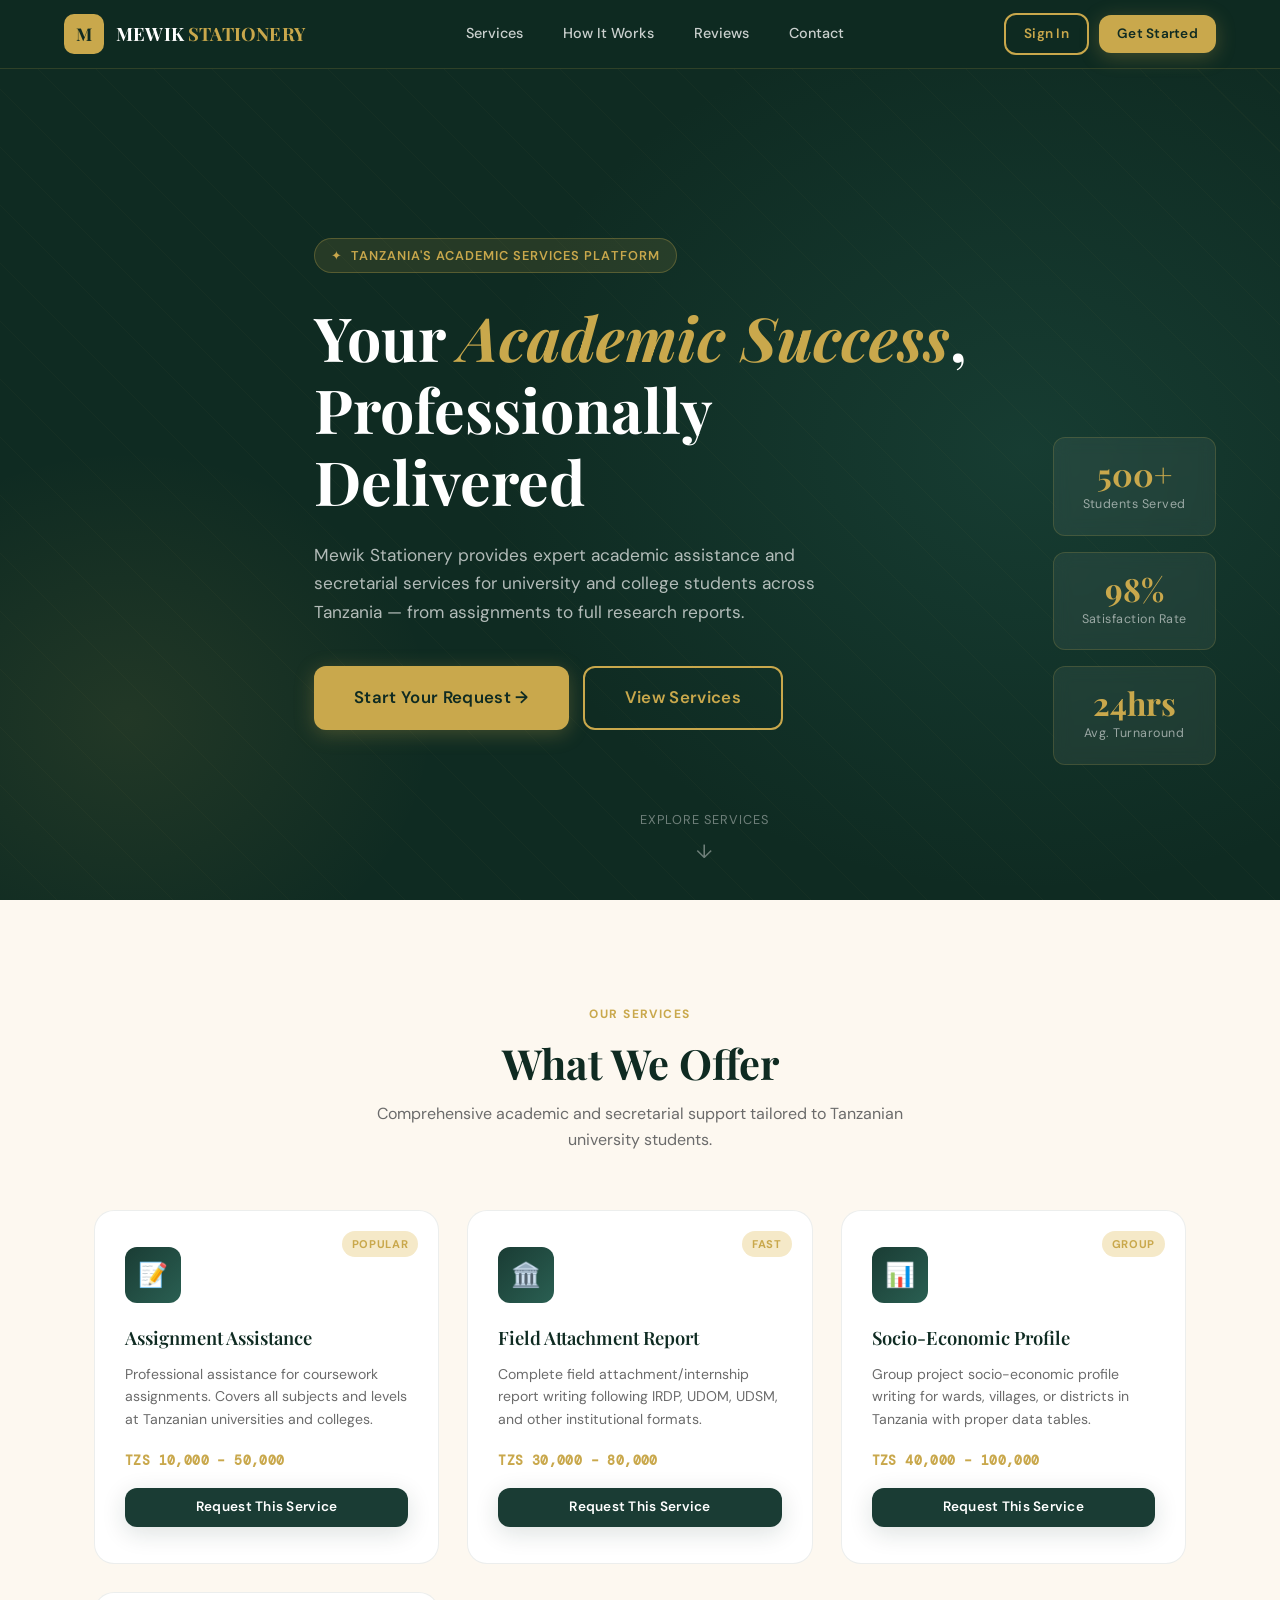
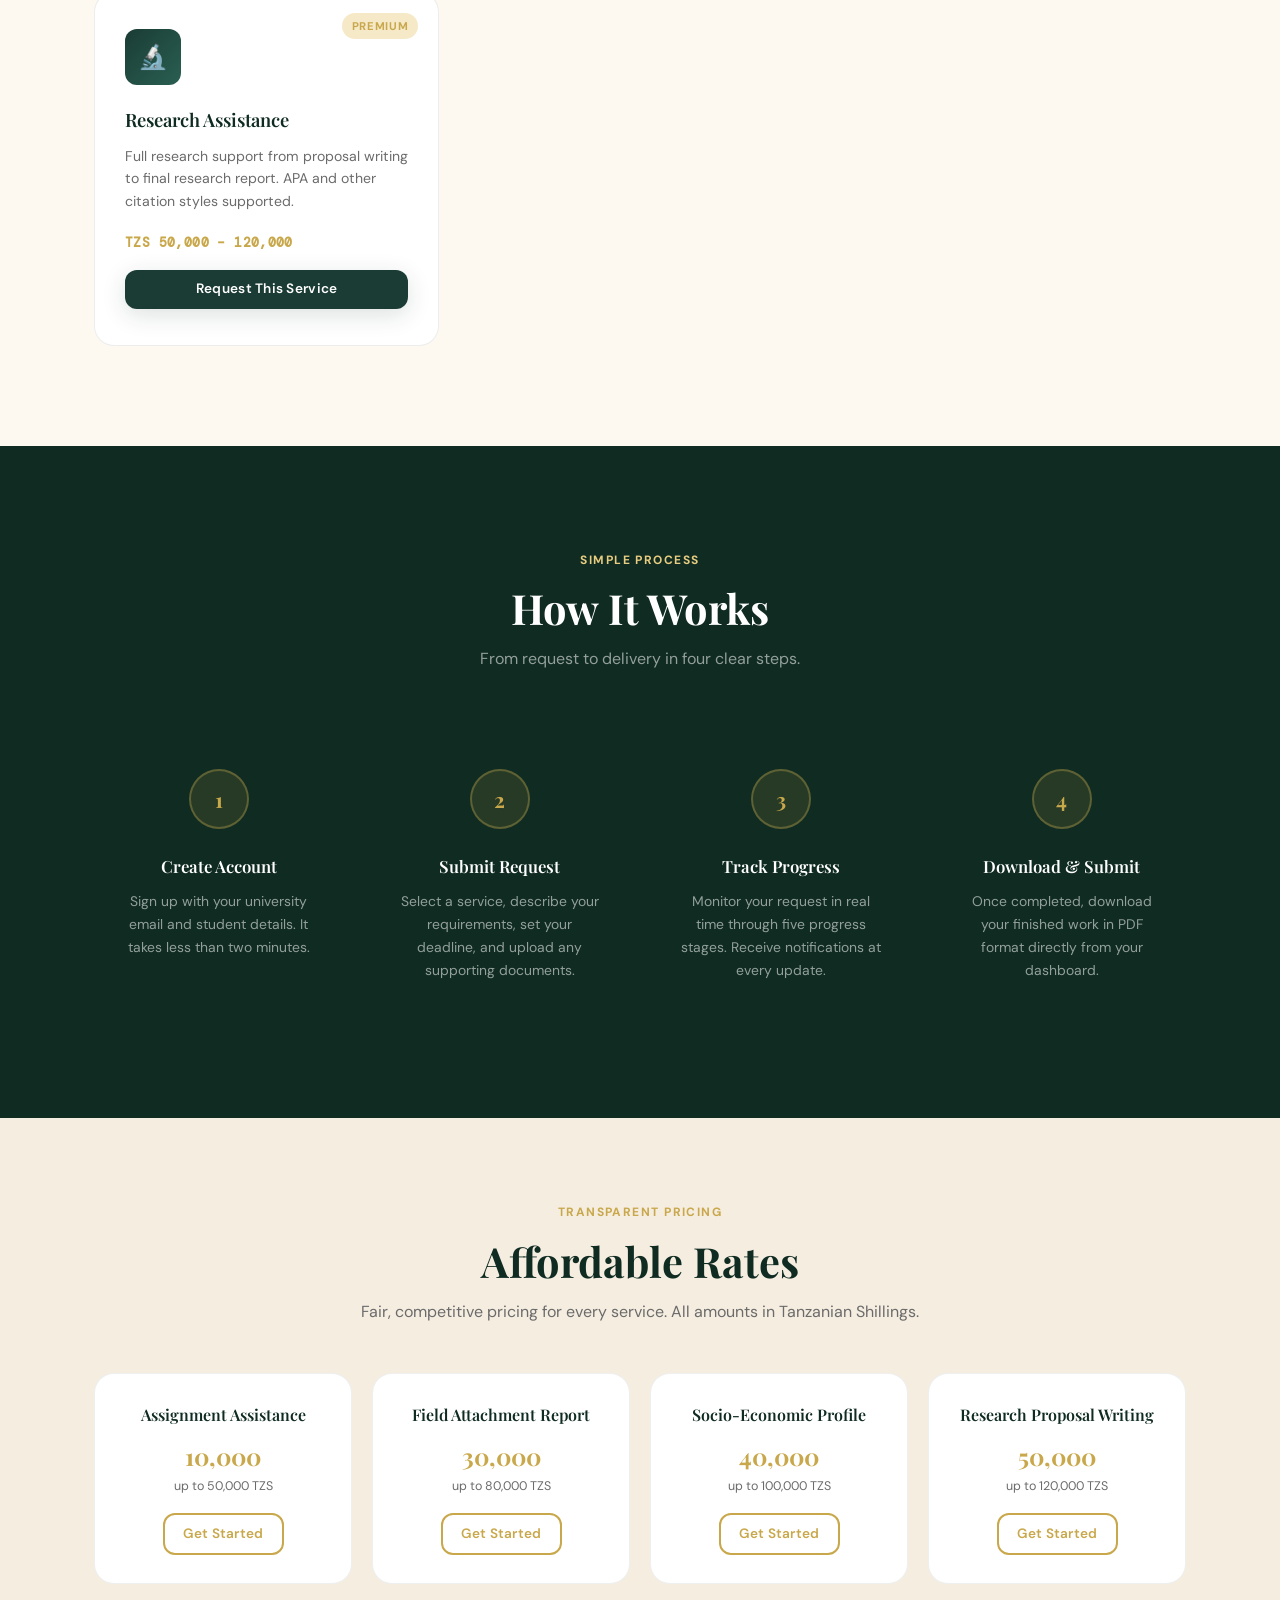
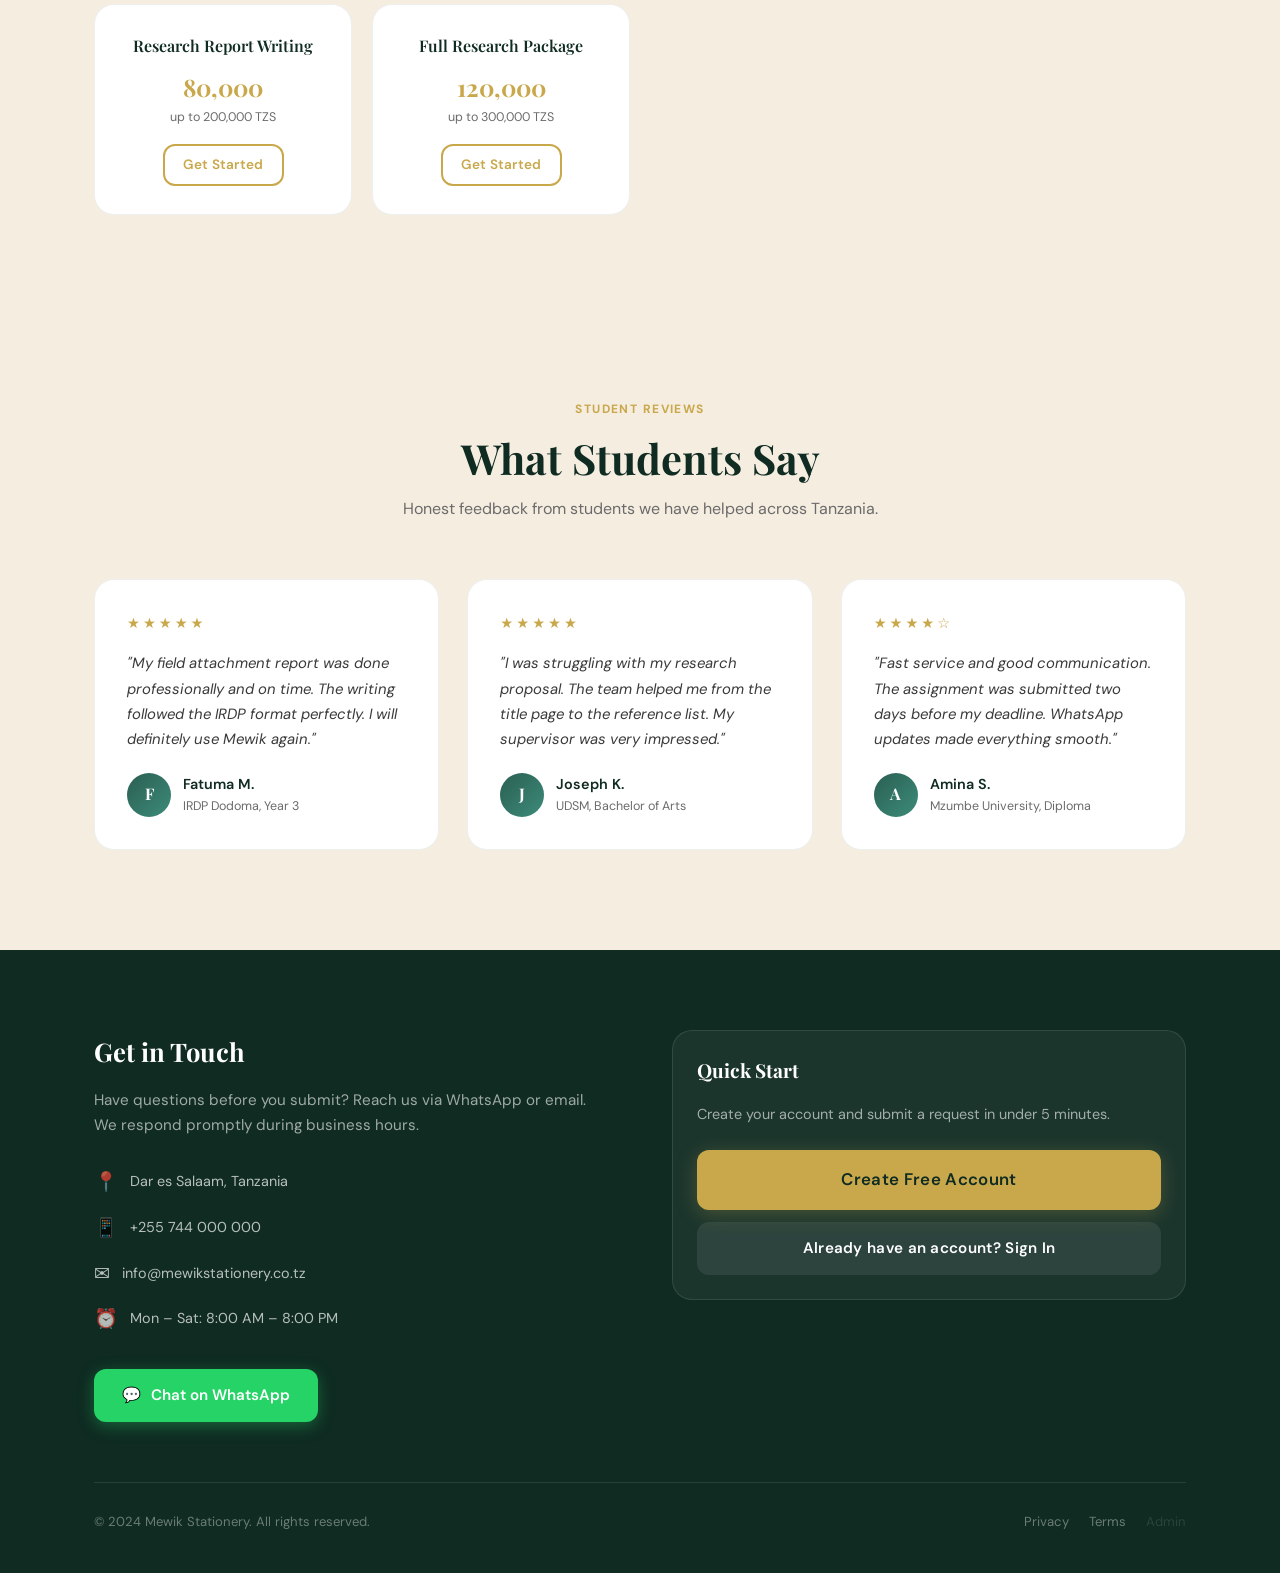
==== index.html @ f07d85d6 "Add files via upload" ====
<!DOCTYPE html>
<html lang="en">
<head>
  <meta charset="UTF-8">
  <meta name="viewport" content="width=device-width, initial-scale=1.0">
  <title>Mewik Stationery — Academic Services & Secretarial Solutions</title>
  <meta name="description" content="Professional academic assistance and secretarial services for university students in Tanzania. Assignments, research, reports and more.">
  <meta name="theme-color" content="#0f2b22">
  <link rel="manifest" href="manifest.json">
  <link rel="icon" href="icons/favicon.svg" type="image/svg+xml">
  <link rel="apple-touch-icon" href="icons/icon-192.png">
  <link rel="stylesheet" href="css/style.css">
</head>
<body>

<!-- ── Navbar ─────────────────────────────────────────────── -->
<nav class="navbar" id="main-nav">
  <div class="navbar-inner">
    <a href="index.html" class="navbar-brand">
      <div class="brand-logo">M</div>
      <span class="brand-name">MEWIK <span>STATIONERY</span></span>
    </a>

    <div class="navbar-links">
      <a href="#services" class="nav-link">Services</a>
      <a href="#how" class="nav-link">How It Works</a>
      <a href="#testimonials" class="nav-link">Reviews</a>
      <a href="#contact" class="nav-link">Contact</a>
    </div>

    <div class="navbar-actions">
      <a href="login.html" class="btn btn-outline btn-sm">Sign In</a>
      <a href="signup.html" class="btn btn-primary btn-sm">Get Started</a>
    </div>

    <div class="hamburger" id="landing-hamburger">
      <span></span><span></span><span></span>
    </div>
  </div>

  <!-- Mobile menu -->
  <div id="mobile-menu" style="display:none;background:var(--green-deep);padding:16px 24px;border-top:1px solid rgba(255,255,255,0.08)">
    <a href="#services" class="nav-link" style="display:block;padding:12px 0">Services</a>
    <a href="#how" class="nav-link" style="display:block;padding:12px 0">How It Works</a>
    <a href="#testimonials" class="nav-link" style="display:block;padding:12px 0">Reviews</a>
    <a href="#contact" class="nav-link" style="display:block;padding:12px 0">Contact</a>
    <div style="margin-top:16px;display:flex;gap:10px;flex-wrap:wrap">
      <a href="login.html" class="btn btn-outline btn-sm">Sign In</a>
      <a href="signup.html" class="btn btn-primary btn-sm">Get Started</a>
    </div>
  </div>
</nav>

<!-- ── Hero ───────────────────────────────────────────────── -->
<section class="hero" id="hero">
  <div class="hero-bg"></div>
  <div class="hero-pattern"></div>
  <div class="container">
    <div class="hero-content">
      <div class="hero-eyebrow">
        <span>✦</span> Tanzania's Academic Services Platform
      </div>
      <h1 class="hero-title">
        Your <em>Academic Success</em>,<br>Professionally Delivered
      </h1>
      <p class="hero-subtitle">
        Mewik Stationery provides expert academic assistance and secretarial services for university and college students across Tanzania — from assignments to full research reports.
      </p>
      <div class="hero-cta">
        <a href="signup.html" class="btn btn-primary btn-lg">Start Your Request →</a>
        <a href="#services" class="btn btn-outline btn-lg">View Services</a>
      </div>
    </div>
  </div>

  <div class="hero-stats">
    <div class="stat-card">
      <div class="stat-number">500+</div>
      <div class="stat-label">Students Served</div>
    </div>
    <div class="stat-card">
      <div class="stat-number">98%</div>
      <div class="stat-label">Satisfaction Rate</div>
    </div>
    <div class="stat-card">
      <div class="stat-number">24hrs</div>
      <div class="stat-label">Avg. Turnaround</div>
    </div>
  </div>

  <div style="position:absolute;bottom:32px;left:50%;transform:translateX(-50%);z-index:2;animation:fadeSlideUp 1s 0.8s both">
    <a href="#services" style="color:rgba(255,255,255,0.4);font-size:0.8rem;letter-spacing:0.08em;text-transform:uppercase;display:flex;flex-direction:column;align-items:center;gap:6px">
      Explore Services
      <span style="font-size:1.2rem">↓</span>
    </a>
  </div>
</section>

<!-- ── Services ───────────────────────────────────────────── -->
<section class="services-section" id="services">
  <div class="container">
    <div class="text-center">
      <span class="section-tag">Our Services</span>
      <h2 class="section-title">What We Offer</h2>
      <p class="section-subtitle">Comprehensive academic and secretarial support tailored to Tanzanian university students.</p>
    </div>

    <div class="services-grid" id="services-grid">
      <!-- Populated by JS -->
      <div class="spinner"></div>
    </div>
  </div>
</section>

<!-- ── How It Works ───────────────────────────────────────── -->
<section class="how-section" id="how">
  <div class="container">
    <div class="text-center">
      <span class="section-tag" style="color:var(--gold-light)">Simple Process</span>
      <h2 class="section-title">How It Works</h2>
      <p class="section-subtitle">From request to delivery in four clear steps.</p>
    </div>

    <div class="steps-grid">
      <div class="step-card">
        <div class="step-number">1</div>
        <div class="step-title">Create Account</div>
        <div class="step-desc">Sign up with your university email and student details. It takes less than two minutes.</div>
      </div>
      <div class="step-card">
        <div class="step-number">2</div>
        <div class="step-title">Submit Request</div>
        <div class="step-desc">Select a service, describe your requirements, set your deadline, and upload any supporting documents.</div>
      </div>
      <div class="step-card">
        <div class="step-number">3</div>
        <div class="step-title">Track Progress</div>
        <div class="step-desc">Monitor your request in real time through five progress stages. Receive notifications at every update.</div>
      </div>
      <div class="step-card">
        <div class="step-number">4</div>
        <div class="step-title">Download & Submit</div>
        <div class="step-desc">Once completed, download your finished work in PDF format directly from your dashboard.</div>
      </div>
    </div>
  </div>
</section>

<!-- ── Pricing Preview ────────────────────────────────────── -->
<section style="padding:80px 0;background:var(--cream-dark)">
  <div class="container">
    <div class="text-center mb-3">
      <span class="section-tag">Transparent Pricing</span>
      <h2 class="section-title">Affordable Rates</h2>
      <p class="section-subtitle">Fair, competitive pricing for every service. All amounts in Tanzanian Shillings.</p>
    </div>

    <div id="pricing-preview" style="display:grid;grid-template-columns:repeat(auto-fit,minmax(240px,1fr));gap:20px;margin-top:48px">
      <div class="spinner"></div>
    </div>
  </div>
</section>

<!-- ── Testimonials ───────────────────────────────────────── -->
<section class="testimonials-section" id="testimonials">
  <div class="container">
    <div class="text-center">
      <span class="section-tag">Student Reviews</span>
      <h2 class="section-title">What Students Say</h2>
      <p class="section-subtitle">Honest feedback from students we have helped across Tanzania.</p>
    </div>

    <div class="testimonials-grid">
      <div class="testimonial-card">
        <div class="testimonial-stars">★★★★★</div>
        <p class="testimonial-text">"My field attachment report was done professionally and on time. The writing followed the IRDP format perfectly. I will definitely use Mewik again."</p>
        <div class="testimonial-author">
          <div class="author-avatar">F</div>
          <div>
            <div class="author-name">Fatuma M.</div>
            <div class="author-meta">IRDP Dodoma, Year 3</div>
          </div>
        </div>
      </div>
      <div class="testimonial-card">
        <div class="testimonial-stars">★★★★★</div>
        <p class="testimonial-text">"I was struggling with my research proposal. The team helped me from the title page to the reference list. My supervisor was very impressed."</p>
        <div class="testimonial-author">
          <div class="author-avatar">J</div>
          <div>
            <div class="author-name">Joseph K.</div>
            <div class="author-meta">UDSM, Bachelor of Arts</div>
          </div>
        </div>
      </div>
      <div class="testimonial-card">
        <div class="testimonial-stars">★★★★☆</div>
        <p class="testimonial-text">"Fast service and good communication. The assignment was submitted two days before my deadline. WhatsApp updates made everything smooth."</p>
        <div class="testimonial-author">
          <div class="author-avatar">A</div>
          <div>
            <div class="author-name">Amina S.</div>
            <div class="author-meta">Mzumbe University, Diploma</div>
          </div>
        </div>
      </div>
    </div>
  </div>
</section>

<!-- ── Contact ────────────────────────────────────────────── -->
<section class="contact-section" id="contact">
  <div class="container">
    <div class="contact-grid">
      <div class="contact-info">
        <h3>Get in Touch</h3>
        <p>Have questions before you submit? Reach us via WhatsApp or email. We respond promptly during business hours.</p>

        <div class="contact-item">
          <span>📍</span>
          <span>Dar es Salaam, Tanzania</span>
        </div>
        <div class="contact-item">
          <span>📱</span>
          <span>+255 744 000 000</span>
        </div>
        <div class="contact-item">
          <span>✉️</span>
          <span>info@mewikstationery.co.tz</span>
        </div>
        <div class="contact-item">
          <span>⏰</span>
          <span>Mon – Sat: 8:00 AM – 8:00 PM</span>
        </div>

        <a href="https://wa.me/255744000000?text=Hello%20Mewik%20Stationery,%20I%20need%20academic%20assistance" 
           target="_blank" class="whatsapp-btn">
          <span>💬</span> Chat on WhatsApp
        </a>
      </div>

      <div>
        <div class="card" style="background:rgba(255,255,255,0.05);border-color:rgba(255,255,255,0.10)">
          <div class="card-body">
            <h3 style="font-family:var(--font-display);font-size:1.2rem;color:var(--white);margin-bottom:16px">Quick Start</h3>
            <p style="color:rgba(255,255,255,0.60);font-size:0.9rem;margin-bottom:24px">Create your account and submit a request in under 5 minutes.</p>
            <a href="signup.html" class="btn btn-primary btn-full btn-lg" style="margin-bottom:12px">Create Free Account</a>
            <a href="login.html" class="btn btn-full" style="background:rgba(255,255,255,0.08);color:var(--white);padding:14px">Already have an account? Sign In</a>
          </div>
        </div>
      </div>
    </div>

    <div class="footer-bottom">
      <div class="footer-copy">© 2024 Mewik Stationery. All rights reserved.</div>
      <div class="footer-links">
        <a href="#">Privacy</a>
        <a href="#">Terms</a>
        <a href="admin.html" style="opacity:0.3">Admin</a>
      </div>
    </div>
  </div>
</section>

<!-- ── Install Banner ─────────────────────────────────────── -->
<div class="install-banner hidden" id="install-banner">
  <span class="install-icon">📲</span>
  <div class="install-text">
    <strong>Install Mewik Stationery</strong>
    <span>Add to Home Screen for quick access</span>
  </div>
  <div class="install-actions">
    <button class="install-dismiss" onclick="dismissInstall()">Later</button>
    <button class="install-btn" onclick="installPWA()">Install</button>
  </div>
</div>

<script src="js/app.js"></script>
<script>
  // ── Hamburger ──────────────────────────────────────────────
  document.getElementById('landing-hamburger').addEventListener('click', () => {
    const menu = document.getElementById('mobile-menu');
    menu.style.display = menu.style.display === 'none' ? 'block' : 'none';
  });

  // ── Close mobile menu on link click ───────────────────────
  document.querySelectorAll('#mobile-menu a').forEach(a => {
    a.addEventListener('click', () => {
      document.getElementById('mobile-menu').style.display = 'none';
    });
  });

  // ── Navbar scroll effect ───────────────────────────────────
  window.addEventListener('scroll', () => {
    const nav = document.getElementById('main-nav');
    if (window.scrollY > 40) {
      nav.style.boxShadow = '0 4px 20px rgba(0,0,0,0.3)';
    } else {
      nav.style.boxShadow = 'none';
    }
  });

  // ── Services Grid ──────────────────────────────────────────
  document.addEventListener('DOMContentLoaded', () => {
    initSampleData();
    const services = DB.getServices();
    const pricing  = DB.getPricing();
    const grid = document.getElementById('services-grid');

    grid.innerHTML = services.map(s => {
      const p = pricing.find(p => p.service.toLowerCase().includes(s.name.split(' ')[0].toLowerCase()));
      const priceRange = p ? `TZS ${p.minPrice.toLocaleString()} – ${p.maxPrice.toLocaleString()}` : 'Contact for pricing';
      return `
        <div class="service-card fade-in">
          ${s.badge ? `<div class="service-badge">${s.badge}</div>` : ''}
          <div class="service-icon">${s.icon}</div>
          <div class="service-name">${s.name}</div>
          <div class="service-desc">${s.description}</div>
          <div class="service-price">${priceRange}</div>
          <a href="signup.html" class="btn btn-secondary btn-sm" style="margin-top:16px;width:100%;justify-content:center">Request This Service</a>
        </div>`;
    }).join('');

    // Pricing preview
    const priceEl = document.getElementById('pricing-preview');
    priceEl.innerHTML = pricing.map(p => `
      <div class="card" style="text-align:center;padding:28px 20px">
        <div style="font-family:var(--font-display);font-size:1rem;font-weight:600;color:var(--green-deep);margin-bottom:8px">${p.service}</div>
        <div style="font-family:var(--font-display);font-size:1.5rem;font-weight:700;color:var(--gold)">${p.minPrice.toLocaleString()}</div>
        <div style="font-size:0.78rem;color:var(--gray-mid)">up to ${p.maxPrice.toLocaleString()} TZS</div>
        <a href="signup.html" class="btn btn-outline btn-sm" style="margin-top:16px">Get Started</a>
      </div>`).join('');
  });

  // ── PWA Install ────────────────────────────────────────────
  let deferredPrompt = null;
  window.addEventListener('beforeinstallprompt', e => {
    e.preventDefault();
    deferredPrompt = e;
    const banner = document.getElementById('install-banner');
    if (!sessionStorage.getItem('install_dismissed')) {
      banner.classList.remove('hidden');
    }
  });

  function installPWA() {
    if (deferredPrompt) {
      deferredPrompt.prompt();
      deferredPrompt.userChoice.then(choice => {
        if (choice.outcome === 'accepted') {
          document.getElementById('install-banner').classList.add('hidden');
        }
        deferredPrompt = null;
      });
    }
  }
  function dismissInstall() {
    document.getElementById('install-banner').classList.add('hidden');
    sessionStorage.setItem('install_dismissed', '1');
  }
</script>
<script>if("serviceWorker" in navigator){navigator.serviceWorker.register("service-worker.js").then(()=>console.log("[SW] Registered")).catch(console.warn);}</script>
</body>
</html>
---- css/style.css ----
/* ============================================================
   MEWIK STATIONERY — Global Stylesheet
   Aesthetic: Refined Academic / Editorial Green & Gold
   ============================================================ */

@import url('https://fonts.googleapis.com/css2?family=Playfair+Display:ital,wght@0,400;0,600;0,700;1,400&family=DM+Sans:wght@300;400;500;600&family=DM+Mono:wght@400;500&display=swap');

/* ── CSS Variables ─────────────────────────────────────────── */
:root {
  --green-deep:   #0f2b22;
  --green-rich:   #1a3c34;
  --green-mid:    #2a5f52;
  --green-light:  #3d8b7a;
  --gold:         #c9a84c;
  --gold-light:   #e8cc80;
  --gold-pale:    #f5e9c8;
  --cream:        #fdf8f0;
  --cream-dark:   #f5ede0;
  --charcoal:     #1a1a1a;
  --gray-dark:    #3a3a3a;
  --gray-mid:     #6b6b6b;
  --gray-light:   #d4d4d4;
  --white:        #ffffff;
  --red-alert:    #c0392b;
  --blue-info:    #2471a3;

  --font-display: 'Playfair Display', Georgia, serif;
  --font-body:    'DM Sans', system-ui, sans-serif;
  --font-mono:    'DM Mono', monospace;

  --shadow-sm:    0 2px 8px rgba(15,43,34,0.10);
  --shadow-md:    0 6px 24px rgba(15,43,34,0.14);
  --shadow-lg:    0 16px 48px rgba(15,43,34,0.18);
  --shadow-gold:  0 4px 20px rgba(201,168,76,0.28);

  --radius-sm:    6px;
  --radius-md:    12px;
  --radius-lg:    20px;
  --radius-xl:    32px;

  --transition:   0.3s cubic-bezier(0.4, 0, 0.2, 1);
  --transition-slow: 0.6s cubic-bezier(0.4, 0, 0.2, 1);
}

/* ── Reset ─────────────────────────────────────────────────── */
*, *::before, *::after { box-sizing: border-box; margin: 0; padding: 0; }
html { scroll-behavior: smooth; font-size: 16px; }
body {
  font-family: var(--font-body);
  background: var(--cream);
  color: var(--charcoal);
  line-height: 1.65;
  -webkit-font-smoothing: antialiased;
}
a { color: inherit; text-decoration: none; }
img { max-width: 100%; display: block; }
ul { list-style: none; }
button { cursor: pointer; border: none; background: none; font-family: inherit; }
input, textarea, select {
  font-family: inherit;
  font-size: 1rem;
}

/* ── Utility ────────────────────────────────────────────────── */
.container { max-width: 1140px; margin: 0 auto; padding: 0 24px; }
.text-center { text-align: center; }
.text-gold  { color: var(--gold); }
.text-green { color: var(--green-rich); }
.hidden     { display: none !important; }
.flex       { display: flex; }
.flex-center { display: flex; align-items: center; justify-content: center; }
.gap-1 { gap: 8px; }
.gap-2 { gap: 16px; }
.gap-3 { gap: 24px; }
.mt-1 { margin-top: 8px; }
.mt-2 { margin-top: 16px; }
.mt-3 { margin-top: 24px; }
.mb-1 { margin-bottom: 8px; }
.mb-2 { margin-bottom: 16px; }
.mb-3 { margin-bottom: 24px; }

/* ── Buttons ────────────────────────────────────────────────── */
.btn {
  display: inline-flex;
  align-items: center;
  gap: 8px;
  padding: 12px 28px;
  border-radius: var(--radius-md);
  font-family: var(--font-body);
  font-weight: 600;
  font-size: 0.95rem;
  letter-spacing: 0.02em;
  transition: var(--transition);
  position: relative;
  overflow: hidden;
}
.btn::after {
  content: '';
  position: absolute;
  inset: 0;
  background: rgba(255,255,255,0.12);
  opacity: 0;
  transition: var(--transition);
}
.btn:hover::after { opacity: 1; }

.btn-primary {
  background: var(--gold);
  color: var(--green-deep);
  box-shadow: var(--shadow-gold);
}
.btn-primary:hover {
  background: var(--gold-light);
  transform: translateY(-2px);
  box-shadow: 0 8px 28px rgba(201,168,76,0.40);
}

.btn-secondary {
  background: var(--green-rich);
  color: var(--white);
  box-shadow: var(--shadow-md);
}
.btn-secondary:hover {
  background: var(--green-mid);
  transform: translateY(-2px);
}

.btn-outline {
  background: transparent;
  color: var(--gold);
  border: 2px solid var(--gold);
}
.btn-outline:hover {
  background: var(--gold);
  color: var(--green-deep);
}

.btn-danger {
  background: var(--red-alert);
  color: var(--white);
}
.btn-danger:hover { background: #a93226; }

.btn-sm { padding: 8px 18px; font-size: 0.85rem; }
.btn-lg { padding: 16px 40px; font-size: 1.05rem; }
.btn-full { width: 100%; justify-content: center; }

/* ── Navbar ─────────────────────────────────────────────────── */
.navbar {
  position: fixed;
  top: 0; left: 0; right: 0;
  z-index: 1000;
  background: rgba(15,43,34,0.96);
  backdrop-filter: blur(12px);
  border-bottom: 1px solid rgba(201,168,76,0.18);
  transition: var(--transition);
}
.navbar-inner {
  display: flex;
  align-items: center;
  justify-content: space-between;
  height: 68px;
  padding: 0 24px;
  max-width: 1200px;
  margin: 0 auto;
}
.navbar-brand {
  display: flex;
  align-items: center;
  gap: 12px;
}
.brand-logo {
  width: 40px;
  height: 40px;
  background: var(--gold);
  border-radius: 10px;
  display: flex;
  align-items: center;
  justify-content: center;
  font-family: var(--font-display);
  font-weight: 700;
  font-size: 1.1rem;
  color: var(--green-deep);
}
.brand-name {
  font-family: var(--font-display);
  font-size: 1.15rem;
  font-weight: 700;
  color: var(--white);
  letter-spacing: 0.01em;
}
.brand-name span { color: var(--gold); }

.navbar-links {
  display: flex;
  align-items: center;
  gap: 8px;
}
.nav-link {
  color: rgba(255,255,255,0.78);
  padding: 8px 16px;
  border-radius: var(--radius-sm);
  font-size: 0.9rem;
  font-weight: 500;
  transition: var(--transition);
}
.nav-link:hover, .nav-link.active {
  color: var(--gold);
  background: rgba(201,168,76,0.10);
}

.navbar-actions { display: flex; align-items: center; gap: 10px; }

/* Hamburger */
.hamburger {
  display: none;
  flex-direction: column;
  gap: 5px;
  padding: 8px;
  cursor: pointer;
}
.hamburger span {
  display: block;
  width: 24px;
  height: 2px;
  background: var(--white);
  border-radius: 2px;
  transition: var(--transition);
}

/* ── Hero Section ───────────────────────────────────────────── */
.hero {
  min-height: 100vh;
  background: var(--green-deep);
  position: relative;
  display: flex;
  align-items: center;
  overflow: hidden;
  padding-top: 68px;
}
.hero-bg {
  position: absolute;
  inset: 0;
  background:
    radial-gradient(ellipse 60% 70% at 80% 50%, rgba(58,139,122,0.18) 0%, transparent 70%),
    radial-gradient(ellipse 40% 50% at 10% 80%, rgba(201,168,76,0.10) 0%, transparent 60%);
}
.hero-pattern {
  position: absolute;
  inset: 0;
  background-image:
    repeating-linear-gradient(
      45deg,
      transparent,
      transparent 40px,
      rgba(201,168,76,0.03) 40px,
      rgba(201,168,76,0.03) 41px
    );
}
.hero-content {
  position: relative;
  z-index: 2;
  max-width: 700px;
  padding: 60px 24px;
}
.hero-eyebrow {
  display: inline-flex;
  align-items: center;
  gap: 8px;
  background: rgba(201,168,76,0.12);
  border: 1px solid rgba(201,168,76,0.30);
  color: var(--gold);
  padding: 6px 16px;
  border-radius: 100px;
  font-size: 0.8rem;
  font-weight: 600;
  letter-spacing: 0.08em;
  text-transform: uppercase;
  margin-bottom: 28px;
  animation: fadeSlideUp 0.8s both;
}
.hero-title {
  font-family: var(--font-display);
  font-size: clamp(2.4rem, 5vw, 3.8rem);
  font-weight: 700;
  color: var(--white);
  line-height: 1.18;
  margin-bottom: 24px;
  animation: fadeSlideUp 0.8s 0.1s both;
}
.hero-title em {
  font-style: italic;
  color: var(--gold);
}
.hero-subtitle {
  font-size: 1.08rem;
  color: rgba(255,255,255,0.68);
  max-width: 540px;
  margin-bottom: 40px;
  animation: fadeSlideUp 0.8s 0.2s both;
}
.hero-cta {
  display: flex;
  flex-wrap: wrap;
  gap: 14px;
  animation: fadeSlideUp 0.8s 0.3s both;
}
.hero-stats {
  position: absolute;
  right: 5%;
  bottom: 15%;
  display: flex;
  flex-direction: column;
  gap: 16px;
  z-index: 2;
  animation: fadeSlideUp 0.9s 0.4s both;
}
.stat-card {
  background: rgba(255,255,255,0.06);
  border: 1px solid rgba(201,168,76,0.20);
  backdrop-filter: blur(8px);
  border-radius: var(--radius-md);
  padding: 20px 28px;
  text-align: center;
  min-width: 140px;
}
.stat-number {
  font-family: var(--font-display);
  font-size: 2rem;
  font-weight: 700;
  color: var(--gold);
  line-height: 1;
}
.stat-label {
  font-size: 0.78rem;
  color: rgba(255,255,255,0.55);
  letter-spacing: 0.04em;
  margin-top: 4px;
}

/* ── Section Shared ─────────────────────────────────────────── */
.section-tag {
  display: inline-block;
  font-size: 0.75rem;
  font-weight: 700;
  letter-spacing: 0.12em;
  text-transform: uppercase;
  color: var(--gold);
  margin-bottom: 12px;
}
.section-title {
  font-family: var(--font-display);
  font-size: clamp(1.8rem, 3.5vw, 2.6rem);
  font-weight: 700;
  color: var(--green-deep);
  line-height: 1.25;
}
.section-subtitle {
  font-size: 1rem;
  color: var(--gray-mid);
  max-width: 560px;
  margin: 12px auto 0;
}

/* ── Services Section ───────────────────────────────────────── */
.services-section {
  padding: 100px 0;
  background: var(--cream);
}
.services-grid {
  display: grid;
  grid-template-columns: repeat(auto-fit, minmax(270px, 1fr));
  gap: 28px;
  margin-top: 56px;
}
.service-card {
  background: var(--white);
  border: 1px solid rgba(15,43,34,0.08);
  border-radius: var(--radius-lg);
  padding: 36px 30px;
  position: relative;
  overflow: hidden;
  transition: var(--transition);
  cursor: pointer;
}
.service-card::before {
  content: '';
  position: absolute;
  top: 0; left: 0; right: 0;
  height: 3px;
  background: linear-gradient(90deg, var(--gold), var(--green-light));
  transform: scaleX(0);
  transform-origin: left;
  transition: var(--transition);
}
.service-card:hover {
  transform: translateY(-6px);
  box-shadow: var(--shadow-lg);
  border-color: rgba(201,168,76,0.25);
}
.service-card:hover::before { transform: scaleX(1); }

.service-icon {
  width: 56px;
  height: 56px;
  background: linear-gradient(135deg, var(--green-rich), var(--green-mid));
  border-radius: var(--radius-md);
  display: flex;
  align-items: center;
  justify-content: center;
  font-size: 1.5rem;
  margin-bottom: 20px;
}
.service-name {
  font-family: var(--font-display);
  font-size: 1.15rem;
  font-weight: 600;
  color: var(--green-deep);
  margin-bottom: 10px;
}
.service-desc {
  font-size: 0.88rem;
  color: var(--gray-mid);
  line-height: 1.6;
  margin-bottom: 20px;
}
.service-price {
  font-family: var(--font-mono);
  font-size: 0.82rem;
  color: var(--gold);
  font-weight: 600;
  letter-spacing: 0.03em;
}
.service-badge {
  position: absolute;
  top: 20px;
  right: 20px;
  background: var(--gold-pale);
  color: var(--gold);
  font-size: 0.7rem;
  font-weight: 700;
  padding: 4px 10px;
  border-radius: 100px;
  letter-spacing: 0.06em;
  text-transform: uppercase;
}

/* ── How It Works ───────────────────────────────────────────── */
.how-section {
  padding: 100px 0;
  background: var(--green-deep);
}
.how-section .section-title { color: var(--white); }
.how-section .section-subtitle { color: rgba(255,255,255,0.55); }
.steps-grid {
  display: grid;
  grid-template-columns: repeat(auto-fit, minmax(220px, 1fr));
  gap: 32px;
  margin-top: 60px;
  position: relative;
}
.step-card {
  text-align: center;
  padding: 36px 24px;
  position: relative;
  animation: fadeSlideUp 0.7s both;
}
.step-number {
  width: 60px;
  height: 60px;
  background: rgba(201,168,76,0.12);
  border: 2px solid rgba(201,168,76,0.35);
  border-radius: 50%;
  display: flex;
  align-items: center;
  justify-content: center;
  font-family: var(--font-display);
  font-size: 1.3rem;
  font-weight: 700;
  color: var(--gold);
  margin: 0 auto 24px;
}
.step-title {
  font-family: var(--font-display);
  font-size: 1.05rem;
  font-weight: 600;
  color: var(--white);
  margin-bottom: 10px;
}
.step-desc {
  font-size: 0.87rem;
  color: rgba(255,255,255,0.55);
  line-height: 1.65;
}

/* ── Testimonials ───────────────────────────────────────────── */
.testimonials-section {
  padding: 100px 0;
  background: var(--cream-dark);
}
.testimonials-grid {
  display: grid;
  grid-template-columns: repeat(auto-fit, minmax(300px, 1fr));
  gap: 28px;
  margin-top: 56px;
}
.testimonial-card {
  background: var(--white);
  border-radius: var(--radius-lg);
  padding: 32px;
  border: 1px solid rgba(15,43,34,0.07);
  transition: var(--transition);
}
.testimonial-card:hover { box-shadow: var(--shadow-md); }
.testimonial-stars { color: var(--gold); font-size: 0.9rem; margin-bottom: 16px; letter-spacing: 3px; }
.testimonial-text {
  font-size: 0.93rem;
  color: var(--gray-dark);
  font-style: italic;
  line-height: 1.7;
  margin-bottom: 20px;
}
.testimonial-author { display: flex; align-items: center; gap: 12px; }
.author-avatar {
  width: 44px; height: 44px;
  border-radius: 50%;
  background: linear-gradient(135deg, var(--green-mid), var(--green-light));
  display: flex; align-items: center; justify-content: center;
  font-family: var(--font-display);
  font-weight: 700;
  color: var(--white);
  font-size: 1rem;
}
.author-name { font-weight: 600; font-size: 0.9rem; color: var(--green-deep); }
.author-meta { font-size: 0.78rem; color: var(--gray-mid); }

/* ── Contact/Footer Section ─────────────────────────────────── */
.contact-section {
  padding: 80px 0 40px;
  background: var(--green-deep);
}
.contact-grid {
  display: grid;
  grid-template-columns: 1fr 1fr;
  gap: 64px;
  margin-bottom: 60px;
}
.contact-info h3 {
  font-family: var(--font-display);
  font-size: 1.6rem;
  color: var(--white);
  margin-bottom: 16px;
}
.contact-info p { color: rgba(255,255,255,0.60); font-size: 0.95rem; margin-bottom: 28px; }
.contact-item {
  display: flex; align-items: center; gap: 12px;
  color: rgba(255,255,255,0.70);
  font-size: 0.9rem;
  margin-bottom: 14px;
}
.contact-item span:first-child { font-size: 1.2rem; }
.whatsapp-btn {
  display: inline-flex;
  align-items: center;
  gap: 10px;
  background: #25D366;
  color: var(--white);
  padding: 14px 28px;
  border-radius: var(--radius-md);
  font-weight: 600;
  font-size: 0.95rem;
  margin-top: 20px;
  transition: var(--transition);
  box-shadow: 0 4px 16px rgba(37,211,102,0.35);
}
.whatsapp-btn:hover { background: #20c05b; transform: translateY(-2px); }

.footer-bottom {
  border-top: 1px solid rgba(255,255,255,0.10);
  padding-top: 28px;
  display: flex;
  justify-content: space-between;
  align-items: center;
  flex-wrap: wrap;
  gap: 12px;
}
.footer-copy { font-size: 0.82rem; color: rgba(255,255,255,0.38); }
.footer-links { display: flex; gap: 20px; }
.footer-links a { font-size: 0.82rem; color: rgba(255,255,255,0.38); transition: var(--transition); }
.footer-links a:hover { color: var(--gold); }

/* ── Auth Pages ─────────────────────────────────────────────── */
.auth-page {
  min-height: 100vh;
  background: var(--green-deep);
  display: flex;
  align-items: center;
  justify-content: center;
  padding: 24px;
  position: relative;
  overflow: hidden;
}
.auth-page::before {
  content: '';
  position: absolute;
  inset: 0;
  background:
    radial-gradient(ellipse 60% 60% at 30% 50%, rgba(58,139,122,0.15) 0%, transparent 70%),
    radial-gradient(ellipse 40% 50% at 90% 20%, rgba(201,168,76,0.08) 0%, transparent 60%);
}
.auth-card {
  width: 100%;
  max-width: 480px;
  background: var(--white);
  border-radius: var(--radius-xl);
  padding: 48px 44px;
  box-shadow: var(--shadow-lg);
  position: relative;
  z-index: 2;
  animation: fadeSlideUp 0.6s both;
}
.auth-logo {
  display: flex;
  align-items: center;
  gap: 12px;
  margin-bottom: 32px;
}
.auth-logo-icon {
  width: 48px; height: 48px;
  background: var(--green-rich);
  border-radius: 12px;
  display: flex; align-items: center; justify-content: center;
  font-family: var(--font-display);
  font-size: 1.2rem;
  font-weight: 700;
  color: var(--gold);
}
.auth-logo-text {
  font-family: var(--font-display);
  font-size: 1.1rem;
  font-weight: 700;
  color: var(--green-deep);
}
.auth-logo-text span { color: var(--gold); }
.auth-title {
  font-family: var(--font-display);
  font-size: 1.7rem;
  font-weight: 700;
  color: var(--green-deep);
  margin-bottom: 6px;
}
.auth-subtitle { font-size: 0.9rem; color: var(--gray-mid); margin-bottom: 32px; }
.auth-switch { font-size: 0.9rem; color: var(--gray-mid); margin-top: 24px; text-align: center; }
.auth-switch a { color: var(--green-rich); font-weight: 600; }
.auth-switch a:hover { color: var(--gold); }

/* ── Form Styles ────────────────────────────────────────────── */
.form-group { margin-bottom: 20px; }
.form-label {
  display: block;
  font-size: 0.85rem;
  font-weight: 600;
  color: var(--green-deep);
  margin-bottom: 7px;
  letter-spacing: 0.01em;
}
.form-control {
  width: 100%;
  padding: 12px 16px;
  border: 2px solid var(--gray-light);
  border-radius: var(--radius-md);
  font-size: 0.95rem;
  color: var(--charcoal);
  background: var(--white);
  transition: var(--transition);
  outline: none;
}
.form-control:focus {
  border-color: var(--green-mid);
  box-shadow: 0 0 0 3px rgba(42,95,82,0.12);
}
.form-control.error { border-color: var(--red-alert); }
.form-hint { font-size: 0.78rem; color: var(--gray-mid); margin-top: 5px; }
.form-error { font-size: 0.78rem; color: var(--red-alert); margin-top: 5px; display: none; }
.form-error.show { display: block; }
.form-row { display: grid; grid-template-columns: 1fr 1fr; gap: 16px; }
select.form-control { appearance: none; background-image: url("data:image/svg+xml,%3Csvg xmlns='http://www.w3.org/2000/svg' width='12' height='8' viewBox='0 0 12 8'%3E%3Cpath d='M1 1l5 5 5-5' stroke='%236b6b6b' stroke-width='1.5' fill='none' stroke-linecap='round'/%3E%3C/svg%3E"); background-repeat: no-repeat; background-position: right 14px center; padding-right: 40px; }
textarea.form-control { resize: vertical; min-height: 120px; }

.input-group { position: relative; }
.input-group .form-control { padding-left: 44px; }
.input-icon {
  position: absolute;
  left: 14px; top: 50%; transform: translateY(-50%);
  color: var(--gray-mid);
  font-size: 1rem;
  pointer-events: none;
}
.password-toggle {
  position: absolute;
  right: 14px; top: 50%; transform: translateY(-50%);
  color: var(--gray-mid);
  cursor: pointer;
  font-size: 1rem;
  background: none; border: none;
  transition: var(--transition);
}
.password-toggle:hover { color: var(--green-rich); }

/* ── Dashboard Layout ───────────────────────────────────────── */
.dashboard-layout {
  display: flex;
  min-height: 100vh;
  background: var(--cream);
  padding-top: 0;
}

/* Sidebar */
.sidebar {
  width: 260px;
  min-height: 100vh;
  background: var(--green-deep);
  display: flex;
  flex-direction: column;
  position: fixed;
  left: 0; top: 0;
  z-index: 100;
  transition: transform var(--transition);
  overflow-y: auto;
}
.sidebar-header {
  padding: 24px 20px 20px;
  border-bottom: 1px solid rgba(255,255,255,0.08);
}
.sidebar-brand {
  display: flex; align-items: center; gap: 10px;
  font-family: var(--font-display);
  font-size: 1rem;
  font-weight: 700;
  color: var(--white);
}
.sidebar-brand-icon {
  width: 36px; height: 36px;
  background: var(--gold);
  border-radius: 8px;
  display: flex; align-items: center; justify-content: center;
  font-family: var(--font-display);
  font-weight: 700;
  color: var(--green-deep);
  font-size: 0.95rem;
  flex-shrink: 0;
}
.sidebar-brand span { color: var(--gold); }

.sidebar-user {
  padding: 20px;
  border-bottom: 1px solid rgba(255,255,255,0.08);
}
.sidebar-avatar {
  width: 48px; height: 48px;
  background: linear-gradient(135deg, var(--green-mid), var(--green-light));
  border-radius: 50%;
  display: flex; align-items: center; justify-content: center;
  font-family: var(--font-display);
  font-weight: 700;
  color: var(--white);
  font-size: 1.1rem;
  margin-bottom: 10px;
  border: 2px solid rgba(201,168,76,0.35);
}
.sidebar-user-name { font-weight: 600; color: var(--white); font-size: 0.92rem; }
.sidebar-user-role {
  font-size: 0.75rem;
  color: var(--gold);
  background: rgba(201,168,76,0.12);
  padding: 2px 10px;
  border-radius: 100px;
  display: inline-block;
  margin-top: 4px;
  letter-spacing: 0.04em;
}

.sidebar-nav { padding: 16px 12px; flex: 1; }
.sidebar-section-label {
  font-size: 0.68rem;
  font-weight: 700;
  letter-spacing: 0.12em;
  text-transform: uppercase;
  color: rgba(255,255,255,0.30);
  padding: 12px 8px 6px;
}
.sidebar-link {
  display: flex;
  align-items: center;
  gap: 12px;
  padding: 11px 14px;
  border-radius: var(--radius-md);
  color: rgba(255,255,255,0.65);
  font-size: 0.9rem;
  font-weight: 500;
  transition: var(--transition);
  margin-bottom: 2px;
  position: relative;
}
.sidebar-link:hover {
  color: var(--white);
  background: rgba(255,255,255,0.07);
}
.sidebar-link.active {
  color: var(--gold);
  background: rgba(201,168,76,0.12);
  font-weight: 600;
}
.sidebar-link .link-icon { font-size: 1.05rem; width: 20px; text-align: center; }
.sidebar-link .badge {
  margin-left: auto;
  background: var(--gold);
  color: var(--green-deep);
  font-size: 0.68rem;
  font-weight: 700;
  padding: 2px 7px;
  border-radius: 100px;
}

.sidebar-footer {
  padding: 16px 12px;
  border-top: 1px solid rgba(255,255,255,0.08);
}

/* Main Content */
.main-content {
  margin-left: 260px;
  flex: 1;
  min-height: 100vh;
  display: flex;
  flex-direction: column;
}

/* Top Bar */
.topbar {
  background: var(--white);
  border-bottom: 1px solid rgba(15,43,34,0.08);
  padding: 0 32px;
  height: 64px;
  display: flex;
  align-items: center;
  justify-content: space-between;
  position: sticky;
  top: 0;
  z-index: 50;
  box-shadow: var(--shadow-sm);
}
.topbar-left { display: flex; align-items: center; gap: 16px; }
.topbar-title {
  font-family: var(--font-display);
  font-size: 1.2rem;
  font-weight: 600;
  color: var(--green-deep);
}
.topbar-right { display: flex; align-items: center; gap: 16px; }
.notification-btn {
  position: relative;
  width: 40px; height: 40px;
  border-radius: 50%;
  background: var(--cream);
  display: flex; align-items: center; justify-content: center;
  color: var(--gray-dark);
  font-size: 1.1rem;
  transition: var(--transition);
}
.notification-btn:hover { background: var(--cream-dark); color: var(--green-rich); }
.notif-dot {
  position: absolute;
  top: 8px; right: 8px;
  width: 8px; height: 8px;
  background: var(--red-alert);
  border-radius: 50%;
  border: 2px solid var(--white);
}

/* Page Content */
.page-content { padding: 32px; flex: 1; }

/* Stats Row */
.stats-row {
  display: grid;
  grid-template-columns: repeat(auto-fit, minmax(200px, 1fr));
  gap: 20px;
  margin-bottom: 32px;
}
.stat-widget {
  background: var(--white);
  border-radius: var(--radius-lg);
  padding: 24px;
  border: 1px solid rgba(15,43,34,0.07);
  transition: var(--transition);
  position: relative;
  overflow: hidden;
}
.stat-widget:hover { transform: translateY(-3px); box-shadow: var(--shadow-md); }
.stat-widget::after {
  content: '';
  position: absolute;
  right: -20px; top: -20px;
  width: 80px; height: 80px;
  background: radial-gradient(circle, rgba(201,168,76,0.08) 0%, transparent 70%);
}
.stat-widget-icon {
  width: 44px; height: 44px;
  border-radius: var(--radius-md);
  display: flex; align-items: center; justify-content: center;
  font-size: 1.3rem;
  margin-bottom: 16px;
}
.stat-widget-icon.green { background: rgba(26,60,52,0.10); }
.stat-widget-icon.gold  { background: rgba(201,168,76,0.12); }
.stat-widget-icon.blue  { background: rgba(36,113,163,0.10); }
.stat-widget-icon.red   { background: rgba(192,57,43,0.10); }
.stat-widget-value {
  font-family: var(--font-display);
  font-size: 2rem;
  font-weight: 700;
  color: var(--green-deep);
  line-height: 1;
}
.stat-widget-label { font-size: 0.82rem; color: var(--gray-mid); margin-top: 6px; font-weight: 500; }

/* Cards */
.card {
  background: var(--white);
  border-radius: var(--radius-lg);
  border: 1px solid rgba(15,43,34,0.07);
  overflow: hidden;
}
.card-header {
  padding: 20px 24px;
  border-bottom: 1px solid rgba(15,43,34,0.07);
  display: flex;
  align-items: center;
  justify-content: space-between;
}
.card-title {
  font-family: var(--font-display);
  font-size: 1.05rem;
  font-weight: 600;
  color: var(--green-deep);
}
.card-body { padding: 24px; }

/* Tables */
.table-wrapper { overflow-x: auto; }
table {
  width: 100%;
  border-collapse: collapse;
  font-size: 0.88rem;
}
thead th {
  background: var(--cream);
  color: var(--green-deep);
  font-weight: 700;
  font-size: 0.78rem;
  letter-spacing: 0.06em;
  text-transform: uppercase;
  padding: 12px 16px;
  text-align: left;
  border-bottom: 2px solid rgba(15,43,34,0.08);
}
tbody td {
  padding: 14px 16px;
  border-bottom: 1px solid rgba(15,43,34,0.05);
  color: var(--gray-dark);
  vertical-align: middle;
}
tbody tr:hover { background: rgba(201,168,76,0.04); }
tbody tr:last-child td { border-bottom: none; }

/* Status Badges */
.badge-status {
  display: inline-flex;
  align-items: center;
  gap: 5px;
  padding: 4px 12px;
  border-radius: 100px;
  font-size: 0.75rem;
  font-weight: 700;
  letter-spacing: 0.04em;
}
.badge-status::before {
  content: '';
  width: 6px; height: 6px;
  border-radius: 50%;
  flex-shrink: 0;
}
.status-submitted    { background: #eef2ff; color: #4338ca; }
.status-submitted::before { background: #4338ca; }
.status-under-review { background: #fef9c3; color: #854d0e; }
.status-under-review::before { background: #ca8a04; }
.status-in-progress  { background: #dbeafe; color: #1e40af; }
.status-in-progress::before { background: #2563eb; }
.status-quality-check { background: #f3e8ff; color: #7e22ce; }
.status-quality-check::before { background: #9333ea; }
.status-completed    { background: #dcfce7; color: #14532d; }
.status-completed::before { background: #16a34a; }
.status-cancelled    { background: #fee2e2; color: #991b1b; }
.status-cancelled::before { background: #dc2626; }

/* Progress Bar */
.progress-wrap { background: var(--cream-dark); border-radius: 100px; height: 8px; overflow: hidden; }
.progress-bar {
  height: 100%;
  border-radius: 100px;
  background: linear-gradient(90deg, var(--green-mid), var(--gold));
  transition: width 0.8s cubic-bezier(0.4,0,0.2,1);
}

/* Progress Steps */
.progress-steps {
  display: flex;
  justify-content: space-between;
  position: relative;
  margin: 24px 0;
}
.progress-steps::before {
  content: '';
  position: absolute;
  top: 20px; left: 5%; right: 5%;
  height: 2px;
  background: var(--gray-light);
  z-index: 0;
}
.progress-step {
  display: flex;
  flex-direction: column;
  align-items: center;
  gap: 8px;
  position: relative;
  z-index: 1;
  flex: 1;
}
.step-dot {
  width: 40px; height: 40px;
  border-radius: 50%;
  background: var(--white);
  border: 2px solid var(--gray-light);
  display: flex; align-items: center; justify-content: center;
  font-size: 0.85rem;
  color: var(--gray-mid);
  font-weight: 600;
  transition: var(--transition);
}
.step-dot.done { background: var(--green-rich); border-color: var(--green-rich); color: var(--white); }
.step-dot.active { background: var(--gold); border-color: var(--gold); color: var(--green-deep); }
.step-label { font-size: 0.72rem; color: var(--gray-mid); text-align: center; font-weight: 500; }
.step-label.done { color: var(--green-rich); }
.step-label.active { color: var(--gold); font-weight: 700; }

/* Notification Toast */
.toast-container {
  position: fixed;
  top: 80px;
  right: 20px;
  z-index: 9999;
  display: flex;
  flex-direction: column;
  gap: 12px;
  max-width: 360px;
}
.toast {
  background: var(--white);
  border-radius: var(--radius-md);
  padding: 16px 20px;
  box-shadow: var(--shadow-lg);
  border-left: 4px solid var(--green-mid);
  display: flex;
  align-items: flex-start;
  gap: 14px;
  animation: toastIn 0.4s cubic-bezier(0.34,1.56,0.64,1) both;
}
.toast.error   { border-color: var(--red-alert); }
.toast.success { border-color: #16a34a; }
.toast.warning { border-color: #ca8a04; }
.toast-icon { font-size: 1.2rem; flex-shrink: 0; margin-top: 1px; }
.toast-title { font-weight: 700; font-size: 0.9rem; color: var(--charcoal); }
.toast-msg { font-size: 0.83rem; color: var(--gray-mid); margin-top: 3px; line-height: 1.45; }
.toast-close {
  margin-left: auto;
  color: var(--gray-mid);
  font-size: 1rem;
  flex-shrink: 0;
  transition: var(--transition);
  background: none; border: none; cursor: pointer;
}
.toast-close:hover { color: var(--charcoal); }

/* Notification Panel */
.notif-panel {
  position: absolute;
  right: 0; top: calc(100% + 8px);
  width: 340px;
  background: var(--white);
  border-radius: var(--radius-lg);
  box-shadow: var(--shadow-lg);
  border: 1px solid rgba(15,43,34,0.08);
  overflow: hidden;
  z-index: 200;
  display: none;
}
.notif-panel.open { display: block; animation: fadeSlideUp 0.25s both; }
.notif-panel-header {
  padding: 16px 20px;
  border-bottom: 1px solid rgba(15,43,34,0.07);
  display: flex; justify-content: space-between; align-items: center;
}
.notif-panel-title { font-weight: 700; font-size: 0.9rem; color: var(--green-deep); }
.notif-item {
  padding: 14px 20px;
  border-bottom: 1px solid rgba(15,43,34,0.05);
  cursor: pointer;
  transition: var(--transition);
}
.notif-item:hover { background: var(--cream); }
.notif-item.unread { background: rgba(201,168,76,0.05); }
.notif-item-title { font-weight: 600; font-size: 0.85rem; color: var(--charcoal); }
.notif-item-text { font-size: 0.8rem; color: var(--gray-mid); margin-top: 2px; line-height: 1.4; }
.notif-item-time { font-size: 0.72rem; color: var(--gray-light); margin-top: 4px; font-family: var(--font-mono); }

/* Upload Zone */
.upload-zone {
  border: 2px dashed var(--gray-light);
  border-radius: var(--radius-md);
  padding: 40px 24px;
  text-align: center;
  cursor: pointer;
  transition: var(--transition);
  background: var(--cream);
}
.upload-zone:hover, .upload-zone.drag-over {
  border-color: var(--green-mid);
  background: rgba(42,95,82,0.05);
}
.upload-icon { font-size: 2.5rem; margin-bottom: 12px; }
.upload-text { font-weight: 600; color: var(--green-rich); font-size: 0.92rem; }
.upload-hint { font-size: 0.8rem; color: var(--gray-mid); margin-top: 4px; }
.file-list { margin-top: 16px; display: flex; flex-direction: column; gap: 8px; }
.file-item {
  display: flex; align-items: center; gap: 10px;
  background: var(--white);
  border: 1px solid rgba(15,43,34,0.08);
  border-radius: var(--radius-sm);
  padding: 10px 14px;
  font-size: 0.85rem;
}
.file-item-icon { font-size: 1.1rem; }
.file-item-name { flex: 1; color: var(--charcoal); font-weight: 500; overflow: hidden; text-overflow: ellipsis; white-space: nowrap; }
.file-item-size { color: var(--gray-mid); font-size: 0.78rem; font-family: var(--font-mono); }
.file-remove { color: var(--red-alert); cursor: pointer; font-size: 1rem; }

/* Modal */
.modal-backdrop {
  position: fixed;
  inset: 0;
  background: rgba(0,0,0,0.55);
  backdrop-filter: blur(4px);
  z-index: 500;
  display: flex;
  align-items: center;
  justify-content: center;
  padding: 24px;
  opacity: 0;
  pointer-events: none;
  transition: var(--transition);
}
.modal-backdrop.open { opacity: 1; pointer-events: all; }
.modal {
  background: var(--white);
  border-radius: var(--radius-xl);
  max-width: 600px;
  width: 100%;
  max-height: 90vh;
  overflow-y: auto;
  box-shadow: var(--shadow-lg);
  transform: translateY(20px) scale(0.97);
  transition: var(--transition);
}
.modal-backdrop.open .modal { transform: translateY(0) scale(1); }
.modal-header {
  padding: 28px 32px 20px;
  border-bottom: 1px solid rgba(15,43,34,0.07);
  display: flex; justify-content: space-between; align-items: flex-start;
  position: sticky; top: 0; background: var(--white); z-index: 1;
}
.modal-title { font-family: var(--font-display); font-size: 1.25rem; font-weight: 700; color: var(--green-deep); }
.modal-close { color: var(--gray-mid); font-size: 1.2rem; cursor: pointer; transition: var(--transition); background: none; border: none; }
.modal-close:hover { color: var(--charcoal); transform: rotate(90deg); }
.modal-body { padding: 24px 32px 32px; }

/* Install Banner */
.install-banner {
  position: fixed;
  bottom: 20px;
  left: 50%;
  transform: translateX(-50%);
  background: var(--green-deep);
  border: 1px solid rgba(201,168,76,0.35);
  color: var(--white);
  border-radius: var(--radius-lg);
  padding: 16px 24px;
  display: flex;
  align-items: center;
  gap: 16px;
  box-shadow: var(--shadow-lg);
  z-index: 9000;
  max-width: 420px;
  width: 90%;
  animation: slideUp 0.4s both;
}
.install-banner.hidden { display: none; }
.install-icon { font-size: 1.8rem; }
.install-text strong { display: block; font-weight: 700; font-size: 0.95rem; color: var(--gold); }
.install-text span { font-size: 0.82rem; color: rgba(255,255,255,0.65); }
.install-actions { display: flex; gap: 8px; margin-left: auto; flex-shrink: 0; }
.install-dismiss { background: rgba(255,255,255,0.08); color: rgba(255,255,255,0.6); padding: 8px 14px; border-radius: var(--radius-sm); font-size: 0.82rem; transition: var(--transition); border: none; cursor: pointer; }
.install-dismiss:hover { color: var(--white); background: rgba(255,255,255,0.14); }
.install-btn { background: var(--gold); color: var(--green-deep); padding: 8px 18px; border-radius: var(--radius-sm); font-size: 0.85rem; font-weight: 700; transition: var(--transition); border: none; cursor: pointer; }
.install-btn:hover { background: var(--gold-light); }

/* Empty State */
.empty-state {
  text-align: center;
  padding: 60px 20px;
}
.empty-icon { font-size: 3rem; margin-bottom: 16px; opacity: 0.4; }
.empty-title { font-family: var(--font-display); font-size: 1.15rem; color: var(--gray-mid); margin-bottom: 8px; }
.empty-text { font-size: 0.88rem; color: var(--gray-light); }

/* Loading Spinner */
.spinner {
  width: 36px; height: 36px;
  border: 3px solid rgba(201,168,76,0.20);
  border-top-color: var(--gold);
  border-radius: 50%;
  animation: spin 0.7s linear infinite;
  margin: 40px auto;
}
.spinner-sm { width: 18px; height: 18px; border-width: 2px; margin: 0; }

/* ── Animations ─────────────────────────────────────────────── */
@keyframes fadeSlideUp {
  from { opacity: 0; transform: translateY(24px); }
  to   { opacity: 1; transform: translateY(0); }
}
@keyframes toastIn {
  from { opacity: 0; transform: translateX(60px); }
  to   { opacity: 1; transform: translateX(0); }
}
@keyframes slideUp {
  from { transform: translateX(-50%) translateY(80px); opacity: 0; }
  to   { transform: translateX(-50%) translateY(0); opacity: 1; }
}
@keyframes spin {
  to { transform: rotate(360deg); }
}
@keyframes pulse {
  0%, 100% { opacity: 1; }
  50% { opacity: 0.5; }
}

.fade-in { animation: fadeSlideUp 0.6s both; }

/* ── Responsive ─────────────────────────────────────────────── */
@media (max-width: 900px) {
  .sidebar {
    transform: translateX(-100%);
  }
  .sidebar.open {
    transform: translateX(0);
  }
  .main-content {
    margin-left: 0;
  }
  .hamburger { display: flex; }
  .sidebar-overlay {
    display: none;
    position: fixed;
    inset: 0;
    background: rgba(0,0,0,0.5);
    z-index: 99;
  }
  .sidebar-overlay.show { display: block; }
  .contact-grid { grid-template-columns: 1fr; gap: 40px; }
  .hero-stats { display: none; }
  .form-row { grid-template-columns: 1fr; }
  .topbar { padding: 0 16px; }
  .page-content { padding: 20px 16px; }
  .auth-card { padding: 36px 28px; }
}
@media (max-width: 600px) {
  .navbar-links { display: none; }
  .modal { max-height: 95vh; }
  .modal-header { padding: 20px 20px 16px; }
  .modal-body { padding: 16px 20px 24px; }
}
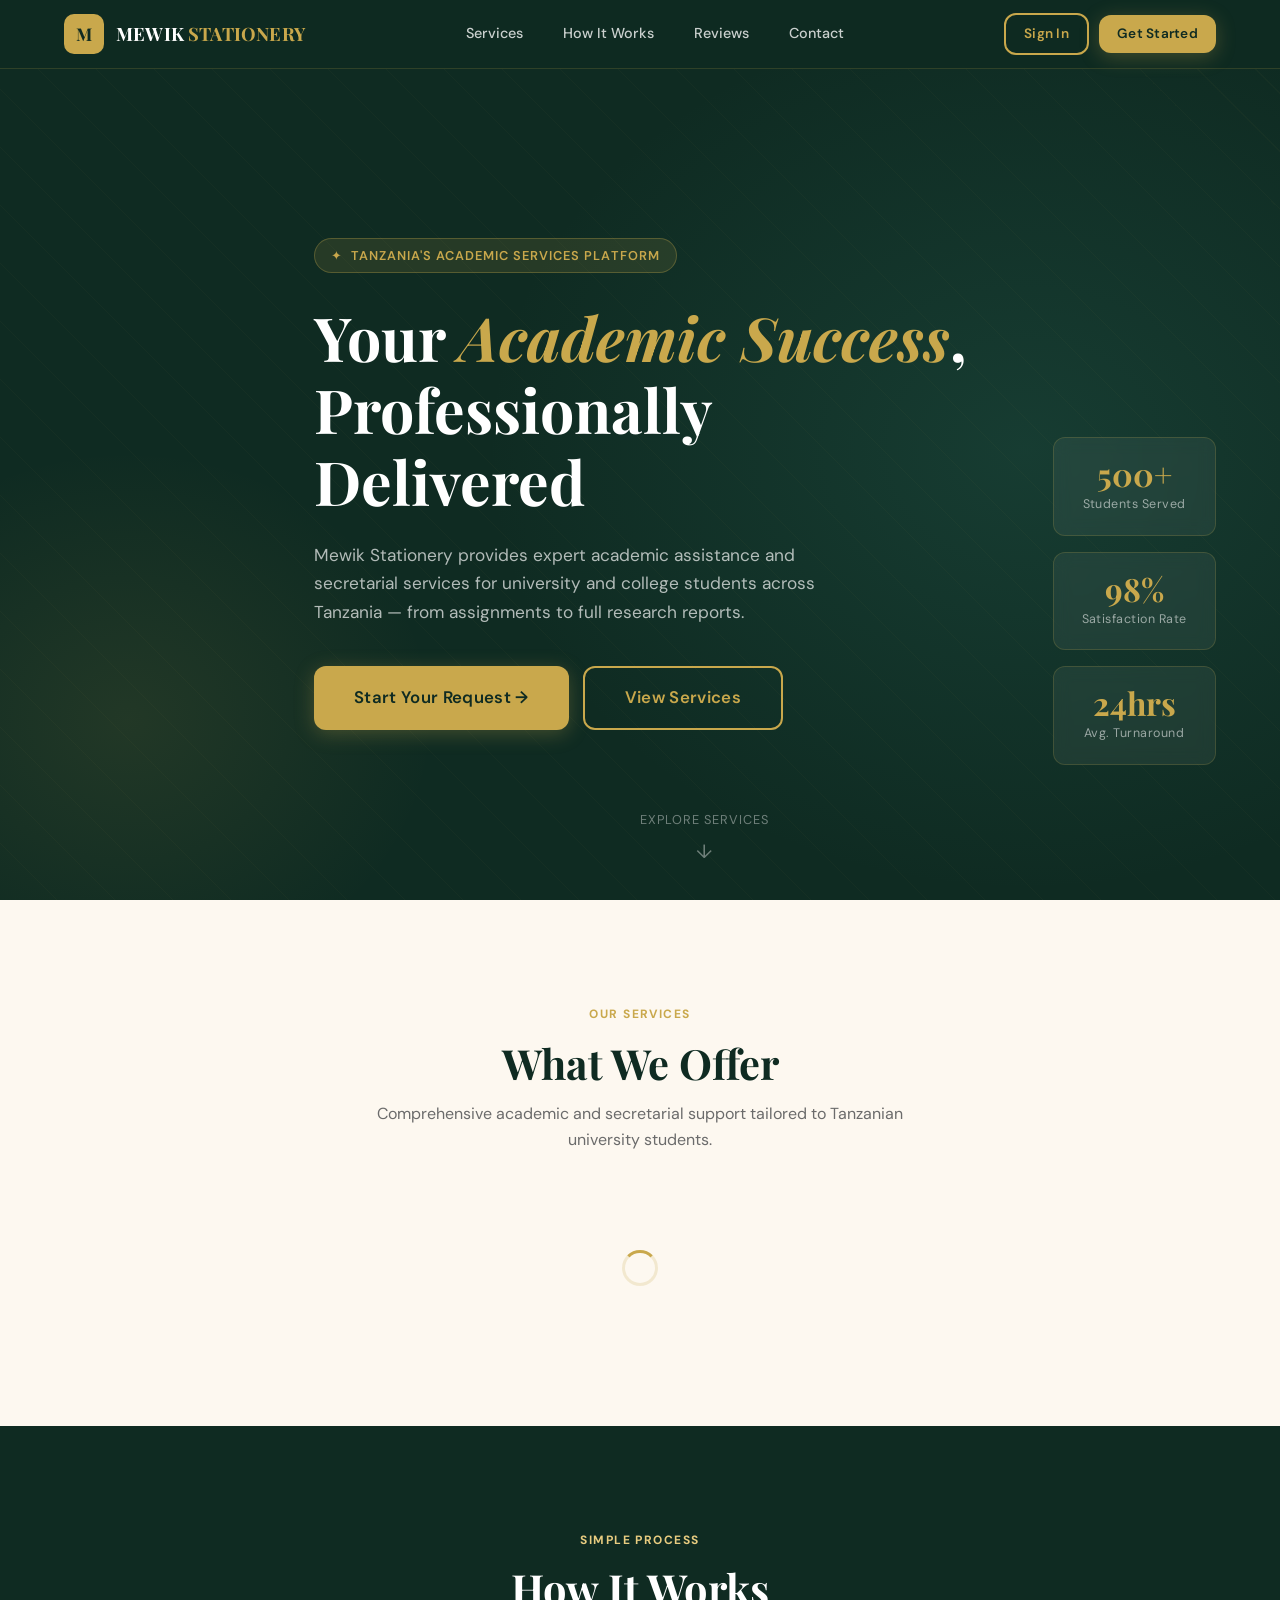
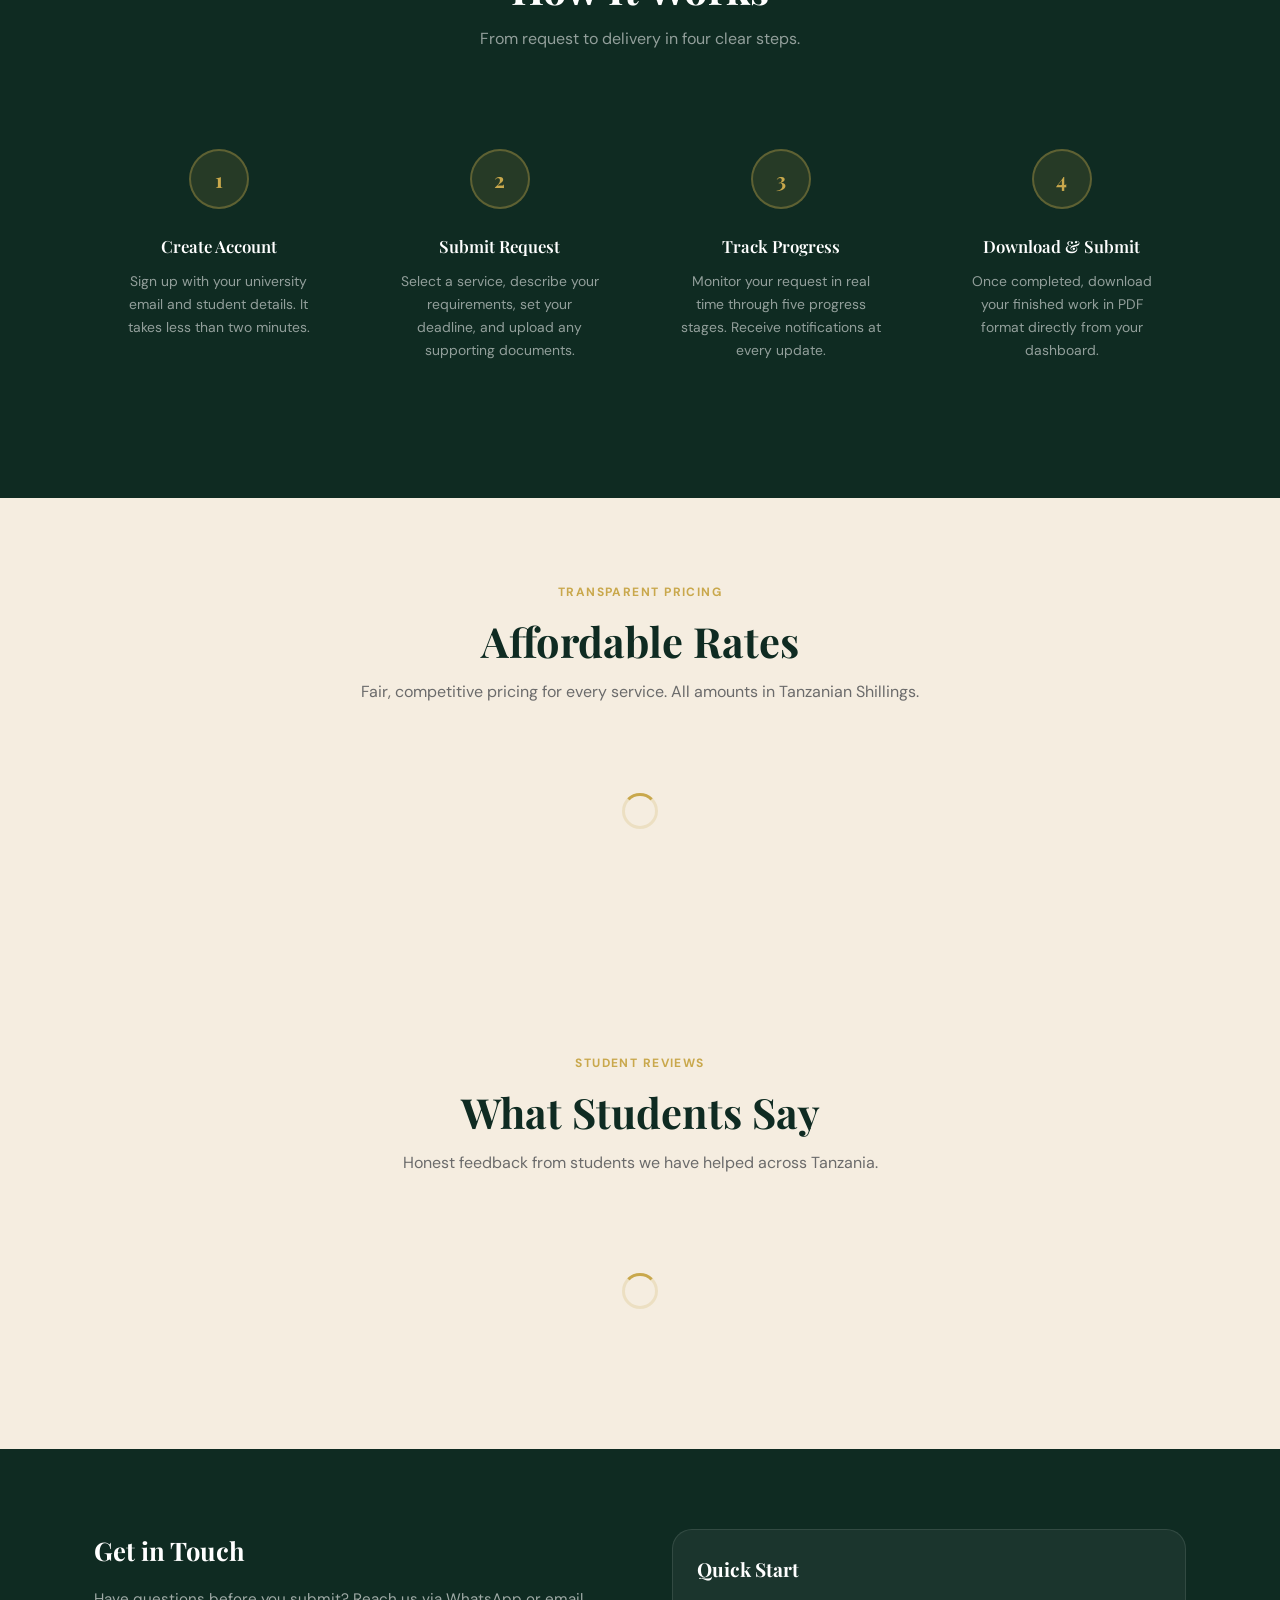
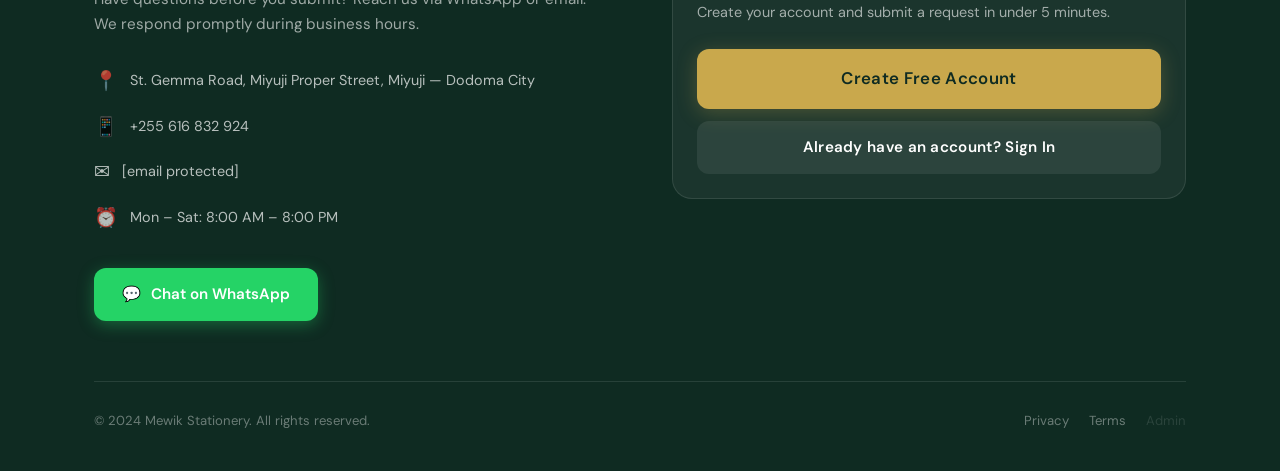
==== commit 75dcb9e3: "Add files via upload" ====
--- a/index.html
+++ b/index.html
@@ -60,10 +60,10 @@
       <div class="hero-eyebrow">
         <span>✦</span> Tanzania's Academic Services Platform
       </div>
-      <h1 class="hero-title">
+      <h1 class="hero-title" id="hero-title-dynamic">
         Your <em>Academic Success</em>,<br>Professionally Delivered
       </h1>
-      <p class="hero-subtitle">
+      <p class="hero-subtitle" id="hero-sub-dynamic">
         Mewik Stationery provides expert academic assistance and secretarial services for university and college students across Tanzania — from assignments to full research reports.
       </p>
       <div class="hero-cta">
@@ -161,7 +161,7 @@
   </div>
 </section>
 
-<!-- ── Testimonials ───────────────────────────────────────── -->
+<!-- ── Testimonials (dynamic from DB) ───────────────────────── -->
 <section class="testimonials-section" id="testimonials">
   <div class="container">
     <div class="text-center">
@@ -169,41 +169,8 @@
       <h2 class="section-title">What Students Say</h2>
       <p class="section-subtitle">Honest feedback from students we have helped across Tanzania.</p>
     </div>
-
-    <div class="testimonials-grid">
-      <div class="testimonial-card">
-        <div class="testimonial-stars">★★★★★</div>
-        <p class="testimonial-text">"My field attachment report was done professionally and on time. The writing followed the IRDP format perfectly. I will definitely use Mewik again."</p>
-        <div class="testimonial-author">
-          <div class="author-avatar">F</div>
-          <div>
-            <div class="author-name">Fatuma M.</div>
-            <div class="author-meta">IRDP Dodoma, Year 3</div>
-          </div>
-        </div>
-      </div>
-      <div class="testimonial-card">
-        <div class="testimonial-stars">★★★★★</div>
-        <p class="testimonial-text">"I was struggling with my research proposal. The team helped me from the title page to the reference list. My supervisor was very impressed."</p>
-        <div class="testimonial-author">
-          <div class="author-avatar">J</div>
-          <div>
-            <div class="author-name">Joseph K.</div>
-            <div class="author-meta">UDSM, Bachelor of Arts</div>
-          </div>
-        </div>
-      </div>
-      <div class="testimonial-card">
-        <div class="testimonial-stars">★★★★☆</div>
-        <p class="testimonial-text">"Fast service and good communication. The assignment was submitted two days before my deadline. WhatsApp updates made everything smooth."</p>
-        <div class="testimonial-author">
-          <div class="author-avatar">A</div>
-          <div>
-            <div class="author-name">Amina S.</div>
-            <div class="author-meta">Mzumbe University, Diploma</div>
-          </div>
-        </div>
-      </div>
+    <div id="dynamic-ratings-grid" class="testimonials-grid">
+      <div class="spinner"></div>
     </div>
   </div>
 </section>
@@ -218,22 +185,22 @@
 
         <div class="contact-item">
           <span>📍</span>
-          <span>Dar es Salaam, Tanzania</span>
+          <span>St. Gemma Road, Miyuji Proper Street, Miyuji — Dodoma City</span>
         </div>
         <div class="contact-item">
           <span>📱</span>
-          <span>+255 744 000 000</span>
+          <span>+255 616 832 924</span>
         </div>
         <div class="contact-item">
           <span>✉️</span>
-          <span>info@mewikstationery.co.tz</span>
+          <span><a href="/cdn-cgi/l/email-protection" class="__cf_email__" data-cfemail="442d2a222b042921332d2f373025302d2b2a21363d6a272b6a303e">[email&#160;protected]</a></span>
         </div>
         <div class="contact-item">
           <span>⏰</span>
           <span>Mon – Sat: 8:00 AM – 8:00 PM</span>
         </div>
 
-        <a href="https://wa.me/255744000000?text=Hello%20Mewik%20Stationery,%20I%20need%20academic%20assistance" 
+        <a href="https://wa.me/255621501329?text=Hello%20Mewik%20Stationery,%20I%20need%20academic%20assistance" 
            target="_blank" class="whatsapp-btn">
           <span>💬</span> Chat on WhatsApp
         </a>
@@ -275,7 +242,7 @@
   </div>
 </div>
 
-<script src="js/app.js"></script>
+<script data-cfasync="false" src="/cdn-cgi/scripts/5c5dd728/cloudflare-static/email-decode.min.js"></script><script src="js/app.js"></script>
 <script>
   // ── Hamburger ──────────────────────────────────────────────
   document.getElementById('landing-hamburger').addEventListener('click', () => {
@@ -303,6 +270,8 @@
   // ── Services Grid ──────────────────────────────────────────
   document.addEventListener('DOMContentLoaded', () => {
     initSampleData();
+    loadDynamicRatings();
+    loadContactInfo();
     const services = DB.getServices();
     const pricing  = DB.getPricing();
     const grid = document.getElementById('services-grid');
@@ -332,6 +301,52 @@
       </div>`).join('');
   });
 
+  // ── Load Dynamic Ratings ──────────────────────────────────────
+  function loadDynamicRatings() {
+    const grid = document.getElementById('dynamic-ratings-grid');
+    if (!grid) return;
+    const ratings = DB.getPublicRatings().slice().reverse().slice(0, 6);
+    if (!ratings.length) {
+      grid.innerHTML = '<p style="text-align:center;color:var(--gray-mid);padding:40px 0">No reviews yet. Be the first to rate our services!</p>';
+      return;
+    }
+    grid.innerHTML = ratings.map(function(r) {
+      const stars = renderStars(r.stars, '1rem');
+      return '<div class="testimonial-card">'
+        + '<div class="testimonial-stars" style="margin-bottom:12px">' + stars + '</div>'
+        + '<p class="testimonial-text">"' + esc(r.comment || 'Great service!') + '"</p>'
+        + '<div class="testimonial-author">'
+        + '<div class="author-avatar">' + (r.userName ? r.userName.charAt(0).toUpperCase() : '?') + '</div>'
+        + '<div><div class="author-name">' + esc(r.userName) + '</div>'
+        + '<div class="author-meta">' + esc(r.userUniversity || '') + '</div></div>'
+        + '</div></div>';
+    }).join('');
+  }
+
+  // ── Load Dynamic Contact Info ──────────────────────────────────
+  function loadContactInfo() {
+    const s = DB.getSettings();
+    const setTxt = function(id, val) { const el=document.getElementById(id); if(el&&val) el.textContent=val; };
+    setTxt('contact-address', s.address);
+    setTxt('contact-phone',   s.phone);
+    setTxt('contact-email',   s.email);
+    setTxt('contact-hours',   s.hours);
+    // WhatsApp buttons
+    const waBtns = document.getElementById('whatsapp-btns');
+    if (waBtns) {
+      const nums = [s.whatsapp, s.whatsapp2].filter(Boolean);
+      waBtns.innerHTML = nums.map(function(n) {
+        const display = n.startsWith('255') ? '+' + n : n;
+        return '<a href="https://wa.me/' + n + '?text=Hello%20Mewik%20Stationery,%20I%20need%20academic%20assistance" target="_blank" class="whatsapp-btn"><span>💬</span> WhatsApp: ' + display + '</a>';
+      }).join('');
+    }
+    // Hero update
+    const heroTitle = document.getElementById('hero-title-dynamic');
+    const heroSub   = document.getElementById('hero-sub-dynamic');
+    if (heroTitle && s.heroTitle) heroTitle.innerHTML = s.heroTitle;
+    if (heroSub   && s.heroSubtitle) heroSub.textContent = s.heroSubtitle;
+  }
+
   // ── PWA Install ────────────────────────────────────────────
   let deferredPrompt = null;
   window.addEventListener('beforeinstallprompt', e => {
@@ -356,9 +371,4 @@
   }
   function dismissInstall() {
     document.getElementById('install-banner').classList.add('hidden');
-    sessionStorage.setItem('install_dismissed', '1');
-  }
-</script>
-<script>if("serviceWorker" in navigator){navigator.serviceWorker.register("service-worker.js").then(()=>console.log("[SW] Registered")).catch(console.warn);}</script>
-</body>
-</html>
+    sessionSto
--- a/css/style.css
+++ b/css/style.css
@@ -1300,3 +1300,21 @@
   .modal-header { padding: 20px 20px 16px; }
   .modal-body { padding: 16px 20px 24px; }
 }
+
+/* ── Star Rating Widget ──────────────────────────────────────── */
+.star-rating-row { display: flex; gap: 4px; align-items: center; }
+.star-filled  { color: var(--gold); }
+.star-empty   { color: var(--gray-light); }
+.rating-avg-badge {
+  display: inline-flex; align-items: center; gap: 6px;
+  background: var(--gold-pale); border: 1px solid rgba(201,168,76,0.3);
+  border-radius: 100px; padding: 4px 14px;
+  font-size: 0.82rem; font-weight: 700; color: var(--gold);
+}
+/* Manage button hover */
+.btn-secondary:hover { background: var(--green-mid); }
+
+/* Settings grid responsive */
+@media(max-width:680px) {
+  .settings-grid { grid-template-columns: 1fr !important; }
+}
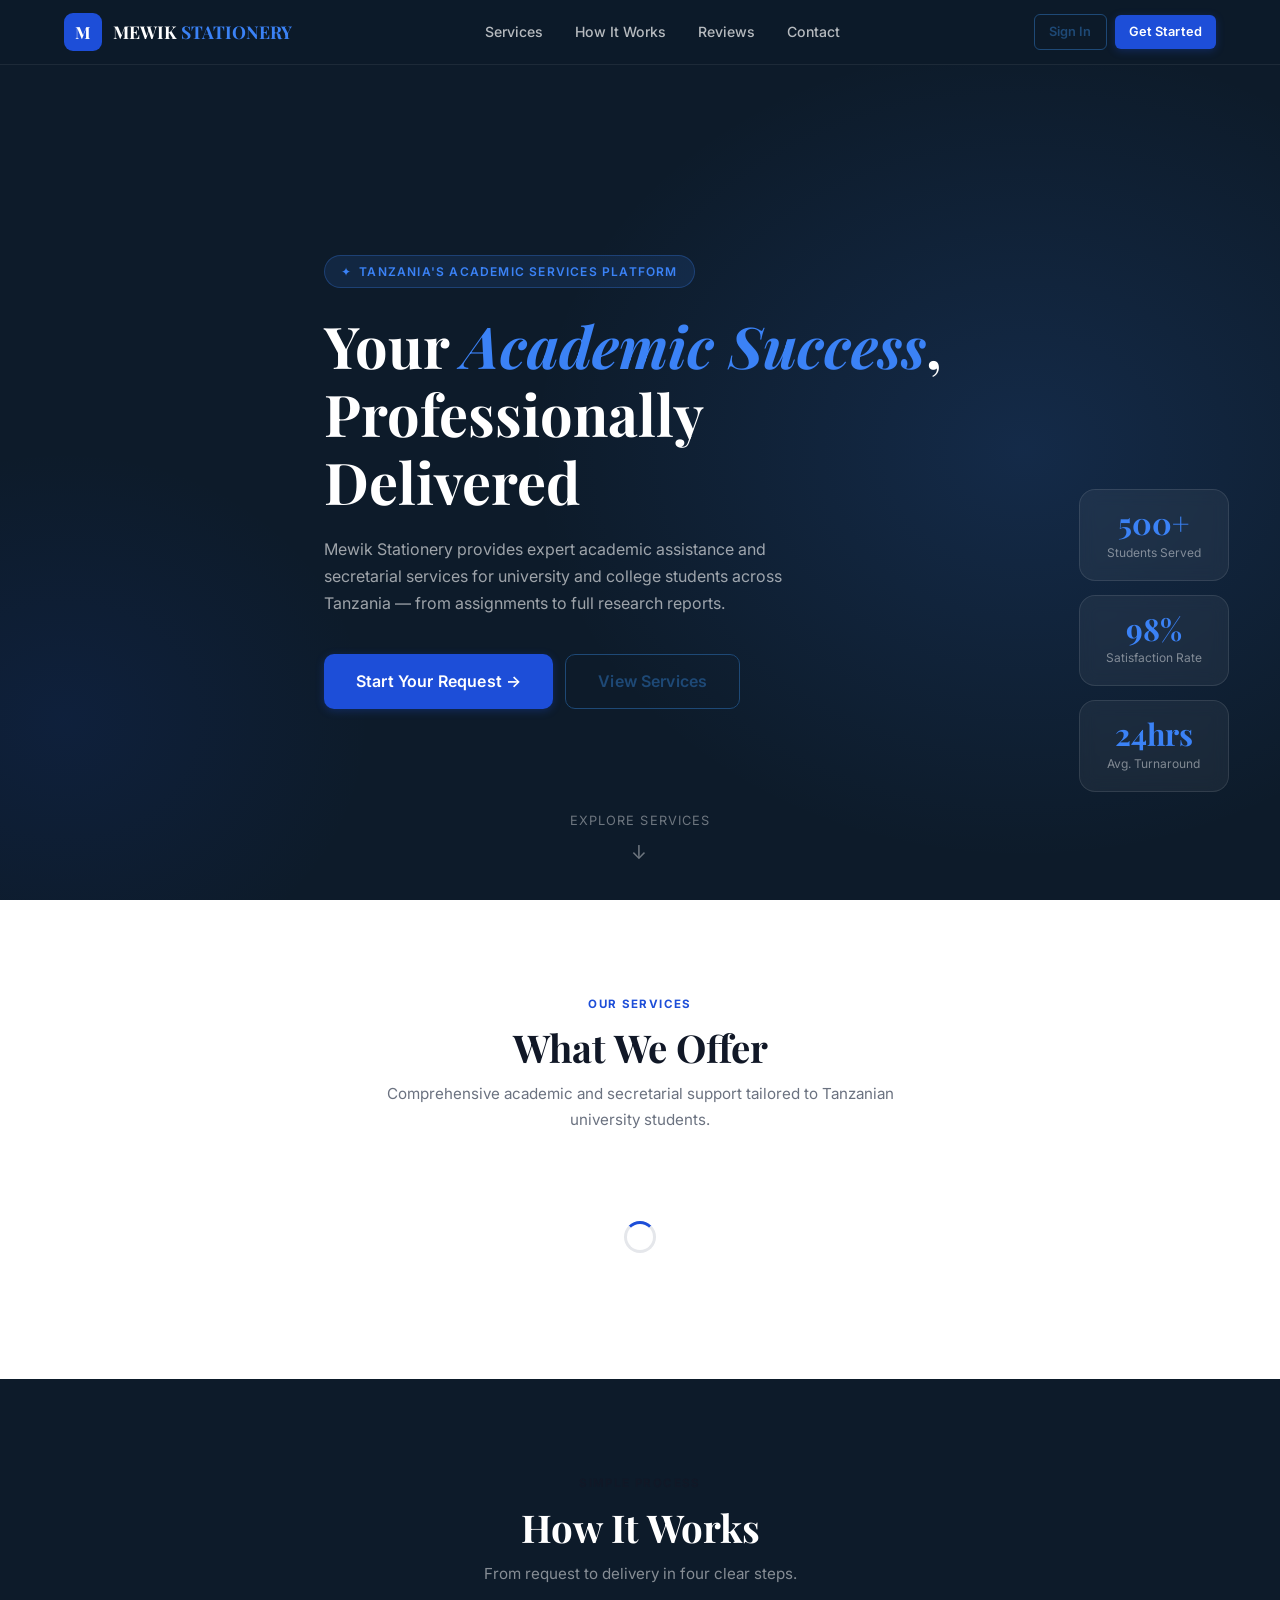
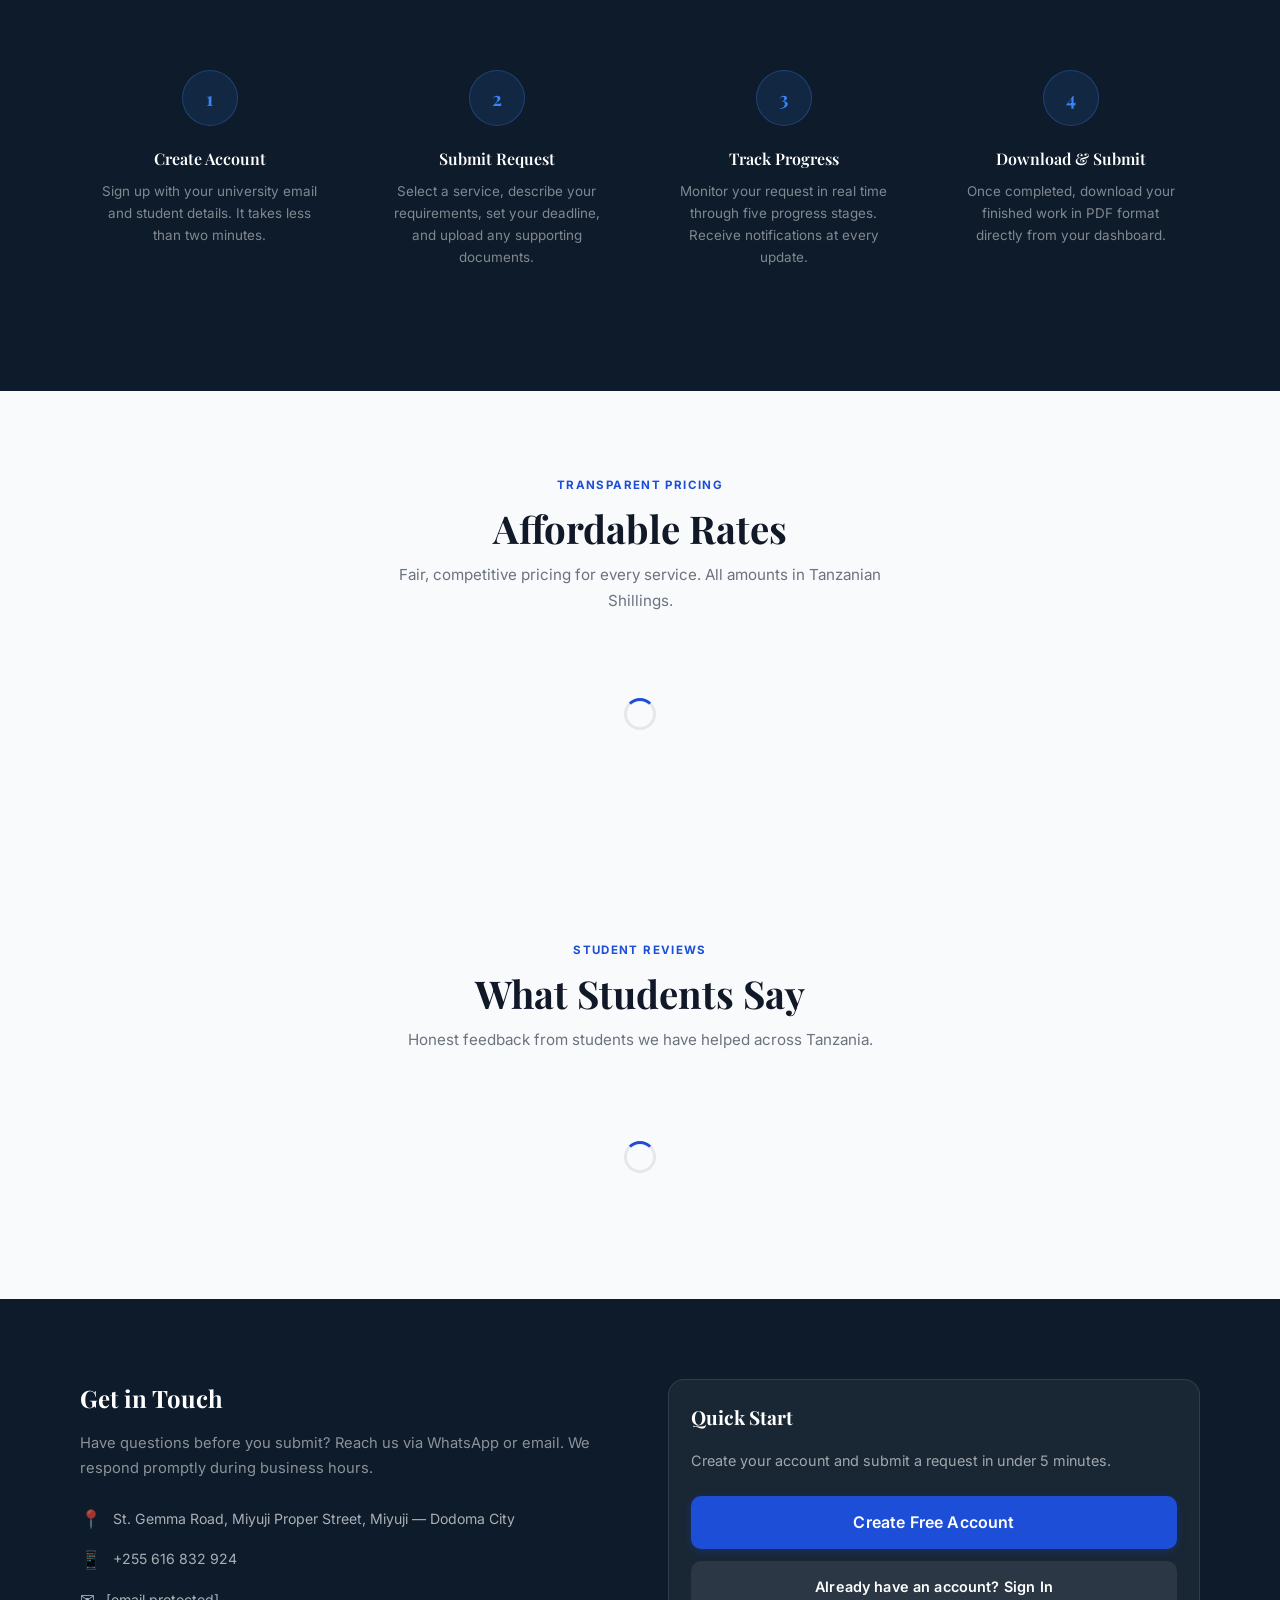
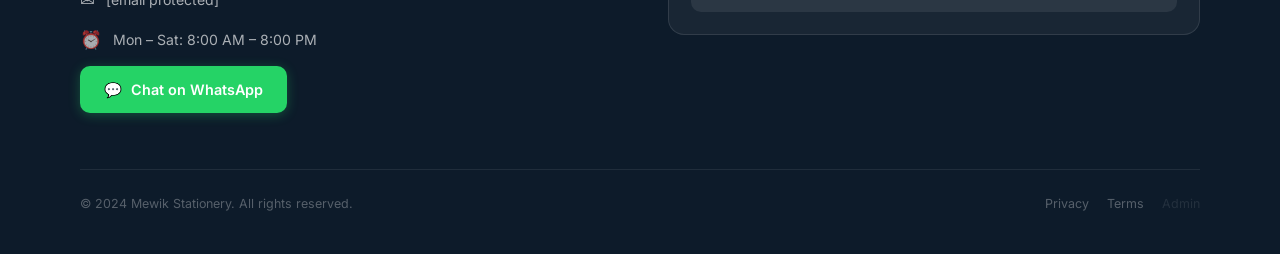
==== commit 9a2fea80: "Add files via upload" ====
--- a/index.html
+++ b/index.html
@@ -242,7 +242,9 @@
   </div>
 </div>
 
-<script data-cfasync="false" src="/cdn-cgi/scripts/5c5dd728/cloudflare-static/email-decode.min.js"></script><script src="js/app.js"></script>
+<script data-cfasync="false" src="/cdn-cgi/scripts/5c5dd728/cloudflare-static/email-decode.min.js"></script>
+  <script src="js/sync-config.js"></script>
+  <script src="js/app.js"></script>
 <script>
   // ── Hamburger ──────────────────────────────────────────────
   document.getElementById('landing-hamburger').addEventListener('click', () => {
--- a/css/style.css
+++ b/css/style.css
@@ -1,1320 +1,450 @@
 /* ============================================================
-   MEWIK STATIONERY — Global Stylesheet
-   Aesthetic: Refined Academic / Editorial Green & Gold
+   MEWIK STATIONERY — style.css v2.0
+   Theme: Dark Navy · Steel Gray · White · Informative Colors
    ============================================================ */
 
-@import url('https://fonts.googleapis.com/css2?family=Playfair+Display:ital,wght@0,400;0,600;0,700;1,400&family=DM+Sans:wght@300;400;500;600&family=DM+Mono:wght@400;500&display=swap');
-
-/* ── CSS Variables ─────────────────────────────────────────── */
+@import url('https://fonts.googleapis.com/css2?family=Playfair+Display:ital,wght@0,600;0,700;1,400&family=Inter:wght@300;400;500;600;700&family=JetBrains+Mono:wght@400;500&display=swap');
+
+/* ── Variables ──────────────────────────────────────────────── */
 :root {
-  --green-deep:   #0f2b22;
-  --green-rich:   #1a3c34;
-  --green-mid:    #2a5f52;
-  --green-light:  #3d8b7a;
-  --gold:         #c9a84c;
-  --gold-light:   #e8cc80;
-  --gold-pale:    #f5e9c8;
-  --cream:        #fdf8f0;
-  --cream-dark:   #f5ede0;
-  --charcoal:     #1a1a1a;
-  --gray-dark:    #3a3a3a;
-  --gray-mid:     #6b6b6b;
-  --gray-light:   #d4d4d4;
-  --white:        #ffffff;
-  --red-alert:    #c0392b;
-  --blue-info:    #2471a3;
-
+  /* Navy blues */
+  --navy-950:  #060d1a;
+  --navy-900:  #0d1b2a;
+  --navy-800:  #1a3550;
+  --navy-700:  #1e4976;
+  --navy-600:  #1d4ed8;
+  --navy-500:  #3b82f6;
+  --navy-100:  #dbeafe;
+  --navy-50:   #eff6ff;
+
+  /* Grays */
+  --gray-900:  #111827;
+  --gray-800:  #1f2937;
+  --gray-700:  #374151;
+  --gray-500:  #6b7280;
+  --gray-400:  #9ca3af;
+  --gray-300:  #d1d5db;
+  --gray-200:  #e5e7eb;
+  --gray-100:  #f3f4f6;
+  --gray-50:   #f9fafb;
+  --white:     #ffffff;
+
+  /* Informative colors */
+  --success:       #16a34a;
+  --success-light: #dcfce7;
+  --success-dark:  #14532d;
+  --warning:       #d97706;
+  --warning-light: #fef3c7;
+  --danger:        #dc2626;
+  --danger-light:  #fee2e2;
+  --info:          #0891b2;
+  --info-light:    #e0f2fe;
+  --download:      #0d9488;
+  --download-light:#ccfbf1;
+  --purple:        #7c3aed;
+  --purple-light:  #ede9fe;
+
+  /* Typography */
   --font-display: 'Playfair Display', Georgia, serif;
-  --font-body:    'DM Sans', system-ui, sans-serif;
-  --font-mono:    'DM Mono', monospace;
-
-  --shadow-sm:    0 2px 8px rgba(15,43,34,0.10);
-  --shadow-md:    0 6px 24px rgba(15,43,34,0.14);
-  --shadow-lg:    0 16px 48px rgba(15,43,34,0.18);
-  --shadow-gold:  0 4px 20px rgba(201,168,76,0.28);
-
-  --radius-sm:    6px;
-  --radius-md:    12px;
-  --radius-lg:    20px;
-  --radius-xl:    32px;
-
-  --transition:   0.3s cubic-bezier(0.4, 0, 0.2, 1);
-  --transition-slow: 0.6s cubic-bezier(0.4, 0, 0.2, 1);
+  --font-body:    'Inter', system-ui, sans-serif;
+  --font-mono:    'JetBrains Mono', monospace;
+
+  /* Shadows */
+  --shadow-xs:  0 1px 3px rgba(13,27,42,0.08);
+  --shadow-sm:  0 2px 8px rgba(13,27,42,0.10);
+  --shadow-md:  0 4px 16px rgba(13,27,42,0.12);
+  --shadow-lg:  0 8px 32px rgba(13,27,42,0.16);
+  --shadow-xl:  0 16px 48px rgba(13,27,42,0.22);
+
+  /* Radius */
+  --r-sm:  6px;
+  --r-md:  10px;
+  --r-lg:  16px;
+  --r-xl:  24px;
+  --r-2xl: 32px;
+
+  --transition: 0.22s cubic-bezier(0.4,0,0.2,1);
 }
 
-/* ── Reset ─────────────────────────────────────────────────── */
-*, *::before, *::after { box-sizing: border-box; margin: 0; padding: 0; }
-html { scroll-behavior: smooth; font-size: 16px; }
-body {
-  font-family: var(--font-body);
-  background: var(--cream);
-  color: var(--charcoal);
-  line-height: 1.65;
-  -webkit-font-smoothing: antialiased;
+/* ── Reset ──────────────────────────────────────────────────── */
+*,*::before,*::after{box-sizing:border-box;margin:0;padding:0;}
+html{scroll-behavior:smooth;font-size:16px;-webkit-text-size-adjust:100%;}
+body{font-family:var(--font-body);background:var(--gray-50);color:var(--gray-900);line-height:1.6;-webkit-font-smoothing:antialiased;}
+a{color:inherit;text-decoration:none;}
+img{max-width:100%;display:block;}
+ul{list-style:none;}
+button{cursor:pointer;border:none;background:none;font-family:inherit;}
+input,textarea,select{font-family:inherit;font-size:1rem;}
+
+/* ── Utilities ──────────────────────────────────────────────── */
+.container{max-width:1160px;margin:0 auto;padding:0 20px;}
+.hidden{display:none!important;}
+.text-center{text-align:center;}
+.flex{display:flex;} .flex-center{display:flex;align-items:center;justify-content:center;}
+.gap-1{gap:8px;} .gap-2{gap:16px;} .gap-3{gap:24px;}
+.mt-1{margin-top:8px;} .mt-2{margin-top:16px;} .mt-3{margin-top:24px;}
+.mb-1{margin-bottom:8px;} .mb-2{margin-bottom:16px;} .mb-3{margin-bottom:24px;}
+.w-full{width:100%;}
+
+/* ── Buttons ────────────────────────────────────────────────── */
+.btn{display:inline-flex;align-items:center;gap:7px;padding:10px 22px;border-radius:var(--r-md);font-family:var(--font-body);font-weight:600;font-size:0.9rem;letter-spacing:0.01em;transition:var(--transition);position:relative;overflow:hidden;white-space:nowrap;}
+.btn:active{transform:scale(0.98);}
+.btn-primary{background:var(--navy-600);color:var(--white);box-shadow:0 2px 8px rgba(29,78,216,0.30);}
+.btn-primary:hover{background:#1d45c7;transform:translateY(-1px);box-shadow:0 4px 14px rgba(29,78,216,0.38);}
+.btn-secondary{background:var(--navy-900);color:var(--white);}
+.btn-secondary:hover{background:var(--navy-800);transform:translateY(-1px);}
+.btn-success{background:var(--success);color:var(--white);box-shadow:0 2px 8px rgba(22,163,74,0.28);}
+.btn-success:hover{background:#15803d;transform:translateY(-1px);}
+.btn-download{background:var(--download);color:var(--white);box-shadow:0 2px 8px rgba(13,148,136,0.28);}
+.btn-download:hover{background:#0f766e;transform:translateY(-1px);}
+.btn-warning{background:var(--warning);color:var(--white);}
+.btn-warning:hover{background:#b45309;}
+.btn-danger{background:var(--danger);color:var(--white);}
+.btn-danger:hover{background:#b91c1c;}
+.btn-info{background:var(--info);color:var(--white);}
+.btn-info:hover{background:#0e7490;}
+.btn-outline{background:transparent;color:var(--navy-700);border:1.5px solid var(--navy-700);}
+.btn-outline:hover{background:var(--navy-50);color:var(--navy-600);}
+.btn-ghost{background:transparent;color:var(--gray-700);}
+.btn-ghost:hover{background:var(--gray-100);}
+.btn-sm{padding:7px 14px;font-size:0.8rem;border-radius:var(--r-sm);}
+.btn-lg{padding:14px 32px;font-size:1rem;}
+.btn-xl{padding:16px 40px;font-size:1.05rem;}
+.btn-full{width:100%;justify-content:center;}
+
+/* ── Navbar ─────────────────────────────────────────────────── */
+.navbar{position:fixed;top:0;left:0;right:0;z-index:1000;background:rgba(13,27,42,0.97);backdrop-filter:blur(14px);border-bottom:1px solid rgba(255,255,255,0.07);}
+.navbar-inner{display:flex;align-items:center;justify-content:space-between;height:64px;padding:0 24px;max-width:1200px;margin:0 auto;}
+.navbar-brand{display:flex;align-items:center;gap:11px;}
+.brand-logo{width:38px;height:38px;background:var(--navy-600);border-radius:9px;display:flex;align-items:center;justify-content:center;font-family:var(--font-display);font-weight:700;font-size:1.05rem;color:var(--white);}
+.brand-name{font-family:var(--font-display);font-size:1.1rem;font-weight:700;color:var(--white);}
+.brand-name span{color:var(--navy-500);}
+.navbar-links{display:flex;align-items:center;gap:4px;}
+.nav-link{color:rgba(255,255,255,0.70);padding:8px 14px;border-radius:var(--r-sm);font-size:0.88rem;font-weight:500;transition:var(--transition);}
+.nav-link:hover,.nav-link.active{color:var(--white);background:rgba(255,255,255,0.08);}
+.navbar-actions{display:flex;align-items:center;gap:8px;}
+.hamburger{display:none;flex-direction:column;gap:5px;padding:8px;cursor:pointer;}
+.hamburger span{display:block;width:22px;height:2px;background:var(--white);border-radius:2px;transition:var(--transition);}
+
+/* ── Hero ────────────────────────────────────────────────────── */
+.hero{min-height:100vh;background:var(--navy-900);position:relative;display:flex;align-items:center;overflow:hidden;padding-top:64px;}
+.hero-bg{position:absolute;inset:0;background:radial-gradient(ellipse 55% 65% at 80% 50%,rgba(59,130,246,0.15) 0%,transparent 70%),radial-gradient(ellipse 40% 50% at 5% 80%,rgba(29,78,216,0.10) 0%,transparent 60%);}
+.hero-grid{position:absolute;inset:0;background-image:linear-gradient(rgba(255,255,255,0.02) 1px,transparent 1px),linear-gradient(90deg,rgba(255,255,255,0.02) 1px,transparent 1px);background-size:48px 48px;}
+.hero-content{position:relative;z-index:2;max-width:680px;padding:60px 24px;}
+.hero-eyebrow{display:inline-flex;align-items:center;gap:7px;background:rgba(59,130,246,0.12);border:1px solid rgba(59,130,246,0.28);color:var(--navy-500);padding:6px 16px;border-radius:100px;font-size:0.75rem;font-weight:600;letter-spacing:0.1em;text-transform:uppercase;margin-bottom:24px;animation:fadeUp 0.7s both;}
+.hero-title{font-family:var(--font-display);font-size:clamp(2.2rem,5vw,3.6rem);font-weight:700;color:var(--white);line-height:1.18;margin-bottom:20px;animation:fadeUp 0.7s 0.1s both;}
+.hero-title em{font-style:italic;color:var(--navy-500);}
+.hero-subtitle{font-size:1rem;color:rgba(255,255,255,0.60);max-width:520px;margin-bottom:36px;animation:fadeUp 0.7s 0.2s both;line-height:1.7;}
+.hero-cta{display:flex;flex-wrap:wrap;gap:12px;animation:fadeUp 0.7s 0.3s both;}
+.hero-stats{position:absolute;right:4%;bottom:12%;display:flex;flex-direction:column;gap:14px;z-index:2;}
+.stat-card{background:rgba(255,255,255,0.05);border:1px solid rgba(255,255,255,0.10);backdrop-filter:blur(8px);border-radius:var(--r-lg);padding:18px 26px;text-align:center;min-width:130px;}
+.stat-number{font-family:var(--font-display);font-size:1.9rem;font-weight:700;color:var(--navy-500);line-height:1;}
+.stat-label{font-size:0.75rem;color:rgba(255,255,255,0.45);margin-top:4px;}
+
+/* ── Sections ────────────────────────────────────────────────── */
+.section-tag{display:inline-block;font-size:0.72rem;font-weight:700;letter-spacing:0.12em;text-transform:uppercase;color:var(--navy-600);margin-bottom:10px;}
+.section-title{font-family:var(--font-display);font-size:clamp(1.7rem,3.5vw,2.4rem);font-weight:700;color:var(--gray-900);line-height:1.25;}
+.section-subtitle{font-size:0.95rem;color:var(--gray-500);max-width:540px;margin:10px auto 0;line-height:1.7;}
+
+/* ── Service Cards ──────────────────────────────────────────── */
+.services-section{padding:90px 0;background:var(--white);}
+.services-grid{display:grid;grid-template-columns:repeat(auto-fit,minmax(260px,1fr));gap:24px;margin-top:52px;}
+.service-card{background:var(--white);border:1.5px solid var(--gray-200);border-radius:var(--r-lg);padding:32px 26px;position:relative;overflow:hidden;transition:var(--transition);cursor:pointer;}
+.service-card::before{content:'';position:absolute;top:0;left:0;right:0;height:3px;background:linear-gradient(90deg,var(--navy-600),var(--navy-500));transform:scaleX(0);transform-origin:left;transition:var(--transition);}
+.service-card:hover{transform:translateY(-5px);box-shadow:var(--shadow-lg);border-color:var(--navy-100);}
+.service-card:hover::before{transform:scaleX(1);}
+.service-icon{width:52px;height:52px;background:var(--navy-50);border-radius:var(--r-md);display:flex;align-items:center;justify-content:center;font-size:1.4rem;margin-bottom:18px;}
+.service-name{font-family:var(--font-display);font-size:1.1rem;font-weight:600;color:var(--gray-900);margin-bottom:8px;}
+.service-desc{font-size:0.86rem;color:var(--gray-500);line-height:1.65;margin-bottom:18px;}
+.service-price{font-family:var(--font-mono);font-size:0.78rem;color:var(--navy-700);font-weight:600;}
+.service-badge{position:absolute;top:18px;right:18px;background:var(--navy-50);color:var(--navy-600);font-size:0.68rem;font-weight:700;padding:3px 9px;border-radius:100px;letter-spacing:0.06em;text-transform:uppercase;}
+
+/* ── How It Works ───────────────────────────────────────────── */
+.how-section{padding:90px 0;background:var(--navy-900);}
+.how-section .section-title{color:var(--white);}
+.how-section .section-subtitle{color:rgba(255,255,255,0.50);}
+.steps-grid{display:grid;grid-template-columns:repeat(auto-fit,minmax(200px,1fr));gap:28px;margin-top:52px;}
+.step-card{text-align:center;padding:32px 20px;}
+.step-number{width:56px;height:56px;background:rgba(59,130,246,0.12);border:1.5px solid rgba(59,130,246,0.30);border-radius:50%;display:flex;align-items:center;justify-content:center;font-family:var(--font-display);font-size:1.2rem;font-weight:700;color:var(--navy-500);margin:0 auto 20px;}
+.step-title{font-family:var(--font-display);font-size:1rem;font-weight:600;color:var(--white);margin-bottom:8px;}
+.step-desc{font-size:0.84rem;color:rgba(255,255,255,0.48);line-height:1.65;}
+
+/* ── Testimonials ───────────────────────────────────────────── */
+.testimonials-section{padding:90px 0;background:var(--gray-50);}
+.testimonials-grid{display:grid;grid-template-columns:repeat(auto-fit,minmax(280px,1fr));gap:24px;margin-top:52px;}
+.testimonial-card{background:var(--white);border-radius:var(--r-lg);padding:28px;border:1.5px solid var(--gray-200);transition:var(--transition);}
+.testimonial-card:hover{box-shadow:var(--shadow-md);border-color:var(--navy-100);}
+.testimonial-stars{color:var(--warning);font-size:0.9rem;margin-bottom:14px;letter-spacing:2px;}
+.testimonial-text{font-size:0.9rem;color:var(--gray-700);font-style:italic;line-height:1.7;margin-bottom:18px;}
+.testimonial-author{display:flex;align-items:center;gap:11px;}
+.author-avatar{width:42px;height:42px;border-radius:50%;background:linear-gradient(135deg,var(--navy-700),var(--navy-500));display:flex;align-items:center;justify-content:center;font-family:var(--font-display);font-weight:700;color:var(--white);font-size:0.95rem;flex-shrink:0;}
+.author-name{font-weight:600;font-size:0.88rem;color:var(--gray-900);}
+.author-meta{font-size:0.75rem;color:var(--gray-500);}
+
+/* ── Contact / Footer ───────────────────────────────────────── */
+.contact-section{padding:80px 0 40px;background:var(--navy-900);}
+.contact-grid{display:grid;grid-template-columns:1fr 1fr;gap:56px;margin-bottom:56px;}
+.contact-info h3{font-family:var(--font-display);font-size:1.5rem;color:var(--white);margin-bottom:14px;}
+.contact-info p{color:rgba(255,255,255,0.52);font-size:0.92rem;margin-bottom:24px;line-height:1.7;}
+.contact-item{display:flex;align-items:center;gap:11px;color:rgba(255,255,255,0.65);font-size:0.88rem;margin-bottom:12px;}
+.contact-item span:first-child{font-size:1.1rem;flex-shrink:0;}
+.whatsapp-btn{display:inline-flex;align-items:center;gap:9px;background:#25D366;color:var(--white);padding:12px 24px;border-radius:var(--r-md);font-weight:600;font-size:0.9rem;transition:var(--transition);box-shadow:0 2px 12px rgba(37,211,102,0.30);}
+.whatsapp-btn:hover{background:#1fb058;transform:translateY(-1px);}
+.footer-bottom{border-top:1px solid rgba(255,255,255,0.08);padding-top:24px;display:flex;justify-content:space-between;align-items:center;flex-wrap:wrap;gap:10px;}
+.footer-copy{font-size:0.78rem;color:rgba(255,255,255,0.30);}
+.footer-links{display:flex;gap:18px;}
+.footer-links a{font-size:0.78rem;color:rgba(255,255,255,0.30);transition:var(--transition);}
+.footer-links a:hover{color:var(--navy-500);}
+
+/* ── Auth Pages ─────────────────────────────────────────────── */
+.auth-page{min-height:100vh;background:var(--navy-900);display:flex;align-items:center;justify-content:center;padding:24px;position:relative;overflow:hidden;}
+.auth-page::before{content:'';position:absolute;inset:0;background:radial-gradient(ellipse 60% 60% at 30% 50%,rgba(59,130,246,0.12) 0%,transparent 70%);}
+.auth-card{width:100%;max-width:460px;background:var(--white);border-radius:var(--r-2xl);padding:44px 40px;box-shadow:var(--shadow-xl);position:relative;z-index:2;animation:fadeUp 0.5s both;}
+.auth-logo{display:flex;align-items:center;gap:11px;margin-bottom:28px;}
+.auth-logo-icon{width:44px;height:44px;background:var(--navy-900);border-radius:11px;display:flex;align-items:center;justify-content:center;font-family:var(--font-display);font-size:1.1rem;font-weight:700;color:var(--navy-500);}
+.auth-logo-text{font-family:var(--font-display);font-size:1.05rem;font-weight:700;color:var(--gray-900);}
+.auth-logo-text span{color:var(--navy-600);}
+.auth-title{font-family:var(--font-display);font-size:1.6rem;font-weight:700;color:var(--gray-900);margin-bottom:5px;}
+.auth-subtitle{font-size:0.88rem;color:var(--gray-500);margin-bottom:28px;}
+.auth-switch{font-size:0.88rem;color:var(--gray-500);margin-top:20px;text-align:center;}
+.auth-switch a{color:var(--navy-600);font-weight:600;}
+.auth-switch a:hover{color:var(--navy-700);}
+
+/* ── Forms ──────────────────────────────────────────────────── */
+.form-group{margin-bottom:18px;}
+.form-label{display:block;font-size:0.82rem;font-weight:600;color:var(--gray-700);margin-bottom:6px;}
+.form-control{width:100%;padding:11px 14px;border:1.5px solid var(--gray-300);border-radius:var(--r-md);font-size:0.92rem;color:var(--gray-900);background:var(--white);transition:var(--transition);outline:none;}
+.form-control:focus{border-color:var(--navy-600);box-shadow:0 0 0 3px rgba(29,78,216,0.10);}
+.form-control.error{border-color:var(--danger);}
+.form-hint{font-size:0.75rem;color:var(--gray-400);margin-top:4px;}
+.form-error{font-size:0.75rem;color:var(--danger);margin-top:4px;display:none;}
+.form-error.show{display:block;}
+.form-row{display:grid;grid-template-columns:1fr 1fr;gap:14px;}
+select.form-control{appearance:none;background-image:url("data:image/svg+xml,%3Csvg xmlns='http://www.w3.org/2000/svg' width='12' height='8' viewBox='0 0 12 8'%3E%3Cpath d='M1 1l5 5 5-5' stroke='%236b7280' stroke-width='1.5' fill='none' stroke-linecap='round'/%3E%3C/svg%3E");background-repeat:no-repeat;background-position:right 13px center;padding-right:38px;}
+textarea.form-control{resize:vertical;min-height:100px;}
+.input-group{position:relative;}
+.input-group .form-control{padding-left:42px;}
+.input-icon{position:absolute;left:13px;top:50%;transform:translateY(-50%);color:var(--gray-400);font-size:0.95rem;pointer-events:none;}
+.password-toggle{position:absolute;right:13px;top:50%;transform:translateY(-50%);color:var(--gray-400);cursor:pointer;font-size:0.95rem;background:none;border:none;transition:var(--transition);}
+.password-toggle:hover{color:var(--gray-700);}
+
+/* ── Dashboard Layout ───────────────────────────────────────── */
+.dashboard-layout{display:flex;min-height:100vh;background:var(--gray-50);}
+.sidebar{width:252px;min-height:100vh;background:var(--navy-900);display:flex;flex-direction:column;position:fixed;left:0;top:0;z-index:100;transition:transform var(--transition);overflow-y:auto;overflow-x:hidden;}
+.sidebar-header{padding:20px 18px 18px;border-bottom:1px solid rgba(255,255,255,0.07);}
+.sidebar-brand{display:flex;align-items:center;gap:9px;font-family:var(--font-display);font-size:0.96rem;font-weight:700;color:var(--white);}
+.sidebar-brand-icon{width:34px;height:34px;background:var(--navy-600);border-radius:7px;display:flex;align-items:center;justify-content:center;font-family:var(--font-display);font-weight:700;color:var(--white);font-size:0.9rem;flex-shrink:0;}
+.sidebar-brand span{color:var(--navy-500);}
+.sidebar-user{padding:16px 18px;border-bottom:1px solid rgba(255,255,255,0.07);}
+.sidebar-avatar{width:44px;height:44px;background:linear-gradient(135deg,var(--navy-700),var(--navy-500));border-radius:50%;display:flex;align-items:center;justify-content:center;font-family:var(--font-display);font-weight:700;color:var(--white);font-size:1rem;margin-bottom:9px;border:2px solid rgba(59,130,246,0.28);}
+.sidebar-user-name{font-weight:600;color:var(--white);font-size:0.88rem;}
+.sidebar-user-role{font-size:0.7rem;color:var(--navy-500);background:rgba(59,130,246,0.12);padding:2px 9px;border-radius:100px;display:inline-block;margin-top:3px;letter-spacing:0.04em;}
+.sidebar-nav{padding:14px 10px;flex:1;}
+.sidebar-section-label{font-size:0.65rem;font-weight:700;letter-spacing:0.12em;text-transform:uppercase;color:rgba(255,255,255,0.25);padding:10px 8px 5px;}
+.sidebar-link{display:flex;align-items:center;gap:10px;padding:10px 12px;border-radius:var(--r-md);color:rgba(255,255,255,0.58);font-size:0.86rem;font-weight:500;transition:var(--transition);margin-bottom:1px;width:100%;text-align:left;border:none;background:none;cursor:pointer;}
+.sidebar-link:hover{color:var(--white);background:rgba(255,255,255,0.07);}
+.sidebar-link.active{color:var(--white);background:rgba(59,130,246,0.18);font-weight:600;}
+.sidebar-link.active .link-icon{color:var(--navy-500);}
+.link-icon{font-size:1rem;width:18px;text-align:center;flex-shrink:0;}
+.sidebar-footer{padding:14px 10px;border-top:1px solid rgba(255,255,255,0.07);}
+.sidebar-overlay{display:none;position:fixed;inset:0;background:rgba(0,0,0,0.55);z-index:99;}
+.sidebar-overlay.show{display:block;}
+
+/* ── Main Content ───────────────────────────────────────────── */
+.main-content{margin-left:252px;flex:1;min-height:100vh;display:flex;flex-direction:column;}
+.topbar{background:var(--white);border-bottom:1px solid var(--gray-200);padding:0 28px;height:60px;display:flex;align-items:center;justify-content:space-between;position:sticky;top:0;z-index:50;box-shadow:var(--shadow-xs);}
+.topbar-left{display:flex;align-items:center;gap:14px;}
+.topbar-title{font-family:var(--font-display);font-size:1.1rem;font-weight:600;color:var(--gray-900);}
+.topbar-right{display:flex;align-items:center;gap:12px;}
+.notification-btn{position:relative;width:38px;height:38px;border-radius:50%;background:var(--gray-100);display:flex;align-items:center;justify-content:center;color:var(--gray-600);font-size:1rem;transition:var(--transition);border:none;cursor:pointer;}
+.notification-btn:hover{background:var(--gray-200);}
+.notif-dot{position:absolute;top:7px;right:7px;width:8px;height:8px;background:var(--danger);border-radius:50%;border:2px solid var(--white);}
+.page-content{padding:28px 28px;flex:1;}
+.hamburger{display:none;flex-direction:column;gap:5px;padding:6px;cursor:pointer;background:none;border:none;}
+.hamburger span{display:block;width:22px;height:2px;border-radius:2px;transition:var(--transition);}
+
+/* ── Stat Widgets ───────────────────────────────────────────── */
+.stats-row{display:grid;grid-template-columns:repeat(auto-fit,minmax(190px,1fr));gap:18px;margin-bottom:28px;}
+.stat-widget{background:var(--white);border-radius:var(--r-lg);padding:22px;border:1.5px solid var(--gray-200);transition:var(--transition);}
+.stat-widget:hover{transform:translateY(-2px);box-shadow:var(--shadow-md);}
+.stat-widget-icon{width:42px;height:42px;border-radius:var(--r-md);display:flex;align-items:center;justify-content:center;font-size:1.2rem;margin-bottom:14px;}
+.swi-blue{background:var(--navy-50);}
+.swi-green{background:var(--success-light);}
+.swi-amber{background:var(--warning-light);}
+.swi-red{background:var(--danger-light);}
+.swi-teal{background:var(--download-light);}
+.swi-purple{background:var(--purple-light);}
+.stat-widget-value{font-family:var(--font-display);font-size:1.9rem;font-weight:700;color:var(--gray-900);line-height:1;}
+.stat-widget-label{font-size:0.78rem;color:var(--gray-500);margin-top:5px;font-weight:500;}
+
+/* ── Cards ──────────────────────────────────────────────────── */
+.card{background:var(--white);border-radius:var(--r-lg);border:1.5px solid var(--gray-200);overflow:hidden;}
+.card-header{padding:18px 22px;border-bottom:1.5px solid var(--gray-100);display:flex;align-items:center;justify-content:space-between;}
+.card-title{font-family:var(--font-display);font-size:1rem;font-weight:600;color:var(--gray-900);}
+.card-body{padding:22px;}
+
+/* ── Tables ─────────────────────────────────────────────────── */
+.table-wrapper{overflow-x:auto;-webkit-overflow-scrolling:touch;}
+table{width:100%;border-collapse:collapse;font-size:0.85rem;}
+thead th{background:var(--gray-50);color:var(--gray-600);font-weight:700;font-size:0.72rem;letter-spacing:0.07em;text-transform:uppercase;padding:11px 14px;text-align:left;border-bottom:1.5px solid var(--gray-200);white-space:nowrap;}
+tbody td{padding:13px 14px;border-bottom:1px solid var(--gray-100);color:var(--gray-700);vertical-align:middle;}
+tbody tr:hover{background:var(--gray-50);}
+tbody tr:last-child td{border-bottom:none;}
+
+/* ── Status Badges ──────────────────────────────────────────── */
+.badge-status{display:inline-flex;align-items:center;gap:5px;padding:3px 11px;border-radius:100px;font-size:0.72rem;font-weight:700;letter-spacing:0.03em;white-space:nowrap;}
+.badge-status::before{content:'';width:6px;height:6px;border-radius:50%;flex-shrink:0;}
+.status-submitted{background:#f0f4ff;color:#3730a3;}
+.status-submitted::before{background:#6366f1;}
+.status-under-review{background:var(--warning-light);color:#92400e;}
+.status-under-review::before{background:var(--warning);}
+.status-in-progress{background:var(--navy-50);color:#1e40af;}
+.status-in-progress::before{background:var(--navy-600);}
+.status-quality-check{background:var(--purple-light);color:#5b21b6;}
+.status-quality-check::before{background:var(--purple);}
+.status-completed{background:var(--success-light);color:var(--success-dark);}
+.status-completed::before{background:var(--success);}
+.status-cancelled{background:var(--danger-light);color:#991b1b;}
+.status-cancelled::before{background:var(--danger);}
+
+/* ── Progress Steps ─────────────────────────────────────────── */
+.progress-steps{display:flex;justify-content:space-between;position:relative;margin:22px 0;}
+.progress-steps::before{content:'';position:absolute;top:20px;left:5%;right:5%;height:2px;background:var(--gray-200);z-index:0;}
+.progress-step{display:flex;flex-direction:column;align-items:center;gap:7px;position:relative;z-index:1;flex:1;}
+.step-dot{width:40px;height:40px;border-radius:50%;background:var(--white);border:2px solid var(--gray-200);display:flex;align-items:center;justify-content:center;font-size:0.82rem;color:var(--gray-400);font-weight:600;transition:var(--transition);}
+.step-dot.done{background:var(--navy-900);border-color:var(--navy-900);color:var(--white);}
+.step-dot.active{background:var(--navy-600);border-color:var(--navy-600);color:var(--white);}
+.step-label{font-size:0.68rem;color:var(--gray-400);text-align:center;font-weight:500;max-width:70px;}
+.step-label.done{color:var(--navy-800);}
+.step-label.active{color:var(--navy-600);font-weight:700;}
+.progress-wrap{background:var(--gray-200);border-radius:100px;height:7px;overflow:hidden;}
+.progress-bar{height:100%;border-radius:100px;background:linear-gradient(90deg,var(--navy-700),var(--navy-500));transition:width 0.8s cubic-bezier(0.4,0,0.2,1);}
+
+/* ── Notifications ──────────────────────────────────────────── */
+.toast-container{position:fixed;top:72px;right:16px;z-index:9999;display:flex;flex-direction:column;gap:10px;max-width:340px;width:calc(100vw - 32px);}
+.toast{background:var(--white);border-radius:var(--r-md);padding:14px 18px;box-shadow:var(--shadow-lg);border-left:4px solid var(--navy-600);display:flex;align-items:flex-start;gap:12px;animation:toastIn 0.35s cubic-bezier(0.34,1.56,0.64,1) both;}
+.toast.error{border-color:var(--danger);}
+.toast.success{border-color:var(--success);}
+.toast.warning{border-color:var(--warning);}
+.toast-icon{font-size:1.1rem;flex-shrink:0;margin-top:1px;}
+.toast-title{font-weight:700;font-size:0.88rem;color:var(--gray-900);}
+.toast-msg{font-size:0.8rem;color:var(--gray-500);margin-top:2px;line-height:1.4;}
+.toast-close{margin-left:auto;color:var(--gray-400);font-size:0.95rem;flex-shrink:0;transition:var(--transition);background:none;border:none;cursor:pointer;padding:0;}
+.toast-close:hover{color:var(--gray-700);}
+.notif-panel{position:absolute;right:0;top:calc(100% + 8px);width:320px;background:var(--white);border-radius:var(--r-lg);box-shadow:var(--shadow-xl);border:1.5px solid var(--gray-200);overflow:hidden;z-index:200;display:none;}
+.notif-panel.open{display:block;animation:fadeUp 0.2s both;}
+.notif-panel-header{padding:14px 18px;border-bottom:1px solid var(--gray-100);display:flex;justify-content:space-between;align-items:center;}
+.notif-panel-title{font-weight:700;font-size:0.88rem;color:var(--gray-900);}
+.notif-item{padding:12px 18px;border-bottom:1px solid var(--gray-100);cursor:pointer;transition:var(--transition);}
+.notif-item:hover{background:var(--gray-50);}
+.notif-item.unread{background:var(--navy-50);}
+.notif-item-title{font-weight:600;font-size:0.83rem;color:var(--gray-900);}
+.notif-item-text{font-size:0.78rem;color:var(--gray-500);margin-top:2px;line-height:1.4;}
+.notif-item-time{font-size:0.7rem;color:var(--gray-300);margin-top:3px;font-family:var(--font-mono);}
+
+/* ── Upload Zone ────────────────────────────────────────────── */
+.upload-zone{border:2px dashed var(--gray-300);border-radius:var(--r-md);padding:32px 20px;text-align:center;cursor:pointer;transition:var(--transition);background:var(--gray-50);}
+.upload-zone:hover,.upload-zone.drag-over{border-color:var(--navy-600);background:var(--navy-50);}
+.upload-icon{font-size:2.2rem;margin-bottom:10px;}
+.upload-text{font-weight:600;color:var(--navy-700);font-size:0.9rem;}
+.upload-hint{font-size:0.78rem;color:var(--gray-400);margin-top:3px;}
+.file-list{margin-top:14px;display:flex;flex-direction:column;gap:7px;}
+.file-item{display:flex;align-items:center;gap:9px;background:var(--white);border:1.5px solid var(--gray-200);border-radius:var(--r-sm);padding:9px 12px;font-size:0.83rem;}
+.file-item-icon{font-size:1.05rem;}
+.file-item-name{flex:1;color:var(--gray-800);font-weight:500;overflow:hidden;text-overflow:ellipsis;white-space:nowrap;}
+.file-item-size{color:var(--gray-400);font-size:0.75rem;font-family:var(--font-mono);}
+.file-remove{color:var(--danger);cursor:pointer;font-size:0.95rem;}
+
+/* ── Upload Progress ────────────────────────────────────────── */
+.upload-progress-wrap{background:var(--gray-200);border-radius:100px;height:6px;margin:8px 0;overflow:hidden;}
+.upload-progress-bar{height:100%;border-radius:100px;background:linear-gradient(90deg,var(--navy-700),var(--navy-500));transition:width 0.3s;}
+.upload-status{font-size:0.78rem;color:var(--navy-700);font-weight:600;margin-top:4px;}
+
+/* ── Modal ──────────────────────────────────────────────────── */
+.modal-backdrop{position:fixed;inset:0;background:rgba(0,0,0,0.50);backdrop-filter:blur(3px);z-index:500;display:flex;align-items:center;justify-content:center;padding:16px;opacity:0;pointer-events:none;transition:opacity var(--transition);}
+.modal-backdrop.open{opacity:1;pointer-events:all;}
+.modal{background:var(--white);border-radius:var(--r-xl);max-width:580px;width:100%;max-height:90vh;overflow-y:auto;box-shadow:var(--shadow-xl);transform:translateY(16px) scale(0.98);transition:var(--transition);}
+.modal-backdrop.open .modal{transform:translateY(0) scale(1);}
+.modal-header{padding:24px 28px 18px;border-bottom:1.5px solid var(--gray-100);display:flex;justify-content:space-between;align-items:flex-start;position:sticky;top:0;background:var(--white);z-index:1;}
+.modal-title{font-family:var(--font-display);font-size:1.2rem;font-weight:700;color:var(--gray-900);}
+.modal-close{color:var(--gray-400);font-size:1.1rem;cursor:pointer;transition:var(--transition);background:none;border:none;padding:2px;}
+.modal-close:hover{color:var(--gray-700);transform:rotate(90deg);}
+.modal-body{padding:22px 28px 28px;}
+
+/* ── Install Banner ─────────────────────────────────────────── */
+.install-banner{position:fixed;bottom:16px;left:50%;transform:translateX(-50%);background:var(--navy-900);border:1px solid rgba(59,130,246,0.28);color:var(--white);border-radius:var(--r-lg);padding:14px 20px;display:flex;align-items:center;gap:14px;box-shadow:var(--shadow-xl);z-index:9000;max-width:400px;width:calc(100vw - 32px);animation:slideUp 0.4s both;}
+.install-banner.hidden{display:none;}
+.install-icon{font-size:1.7rem;flex-shrink:0;}
+.install-text strong{display:block;font-weight:700;font-size:0.92rem;color:var(--navy-500);}
+.install-text span{font-size:0.78rem;color:rgba(255,255,255,0.55);}
+.install-actions{display:flex;gap:7px;margin-left:auto;flex-shrink:0;}
+.install-dismiss{background:rgba(255,255,255,0.08);color:rgba(255,255,255,0.55);padding:7px 12px;border-radius:var(--r-sm);font-size:0.8rem;transition:var(--transition);border:none;cursor:pointer;}
+.install-dismiss:hover{color:var(--white);}
+.install-btn{background:var(--navy-600);color:var(--white);padding:7px 16px;border-radius:var(--r-sm);font-size:0.82rem;font-weight:700;transition:var(--transition);border:none;cursor:pointer;}
+.install-btn:hover{background:#1d45c7;}
+
+/* ── Empty & Loading ────────────────────────────────────────── */
+.empty-state{text-align:center;padding:52px 20px;}
+.empty-icon{font-size:2.8rem;margin-bottom:14px;opacity:0.35;}
+.empty-title{font-family:var(--font-display);font-size:1.1rem;color:var(--gray-400);margin-bottom:6px;}
+.empty-text{font-size:0.85rem;color:var(--gray-300);}
+.spinner{width:32px;height:32px;border:3px solid var(--gray-200);border-top-color:var(--navy-600);border-radius:50%;animation:spin 0.7s linear infinite;margin:36px auto;}
+.spinner-sm{width:16px;height:16px;border-width:2px;margin:0;}
+.sync-badge{display:inline-flex;align-items:center;gap:5px;font-size:0.72rem;color:var(--success);font-weight:600;background:var(--success-light);padding:3px 9px;border-radius:100px;}
+.sync-badge::before{content:'';width:6px;height:6px;background:var(--success);border-radius:50%;animation:pulse 1.5s infinite;}
+.offline-badge{display:inline-flex;align-items:center;gap:5px;font-size:0.72rem;color:var(--warning);font-weight:600;background:var(--warning-light);padding:3px 9px;border-radius:100px;}
+
+/* ── Star Rating ────────────────────────────────────────────── */
+.star-btn{font-size:1.9rem;cursor:pointer;color:var(--gray-300);transition:color 0.12s;background:none;border:none;padding:0 3px;}
+.star-btn:hover,.star-btn.selected{color:var(--warning);}
+.settings-grid{display:grid;grid-template-columns:1fr 1fr;gap:18px;}
+.filter-tab{padding:7px 14px;border-radius:100px;font-size:0.8rem;font-weight:600;background:var(--gray-100);color:var(--gray-500);border:none;cursor:pointer;transition:var(--transition);}
+.filter-tab.active{background:var(--navy-900);color:var(--white);}
+#req-filter-bar{display:flex;flex-wrap:wrap;gap:7px;margin-bottom:18px;}
+.req-info{flex:1;} .req-id{font-family:var(--font-mono);font-size:0.7rem;color:var(--gray-400);}
+.req-service{font-weight:600;font-size:0.92rem;color:var(--gray-900);margin:2px 0;}
+.req-date{font-size:0.76rem;color:var(--gray-400);}
+.req-right{display:flex;flex-direction:column;align-items:flex-end;gap:5px;}
+.request-row{display:flex;align-items:center;justify-content:space-between;padding:14px 20px;border-bottom:1px solid var(--gray-100);cursor:pointer;transition:var(--transition);flex-wrap:wrap;gap:10px;}
+.request-row:hover{background:var(--gray-50);}
+.request-row:last-child{border-bottom:none;}
+
+/* ── Animations ─────────────────────────────────────────────── */
+@keyframes fadeUp{from{opacity:0;transform:translateY(20px);}to{opacity:1;transform:translateY(0);}}
+@keyframes toastIn{from{opacity:0;transform:translateX(50px);}to{opacity:1;transform:translateX(0);}}
+@keyframes slideUp{from{transform:translateX(-50%) translateY(70px);opacity:0;}to{transform:translateX(-50%) translateY(0);opacity:1;}}
+@keyframes spin{to{transform:rotate(360deg);}}
+@keyframes pulse{0%,100%{opacity:1;}50%{opacity:0.35;}}
+.fade-in{animation:fadeUp 0.5s both;}
+
+/* ── Responsive ─────────────────────────────────────────────── */
+@media(max-width:960px){
+  .sidebar{transform:translateX(-100%);}
+  .sidebar.open{transform:translateX(0);}
+  .main-content{margin-left:0;}
+  .hamburger{display:flex;}
+  .hamburger span{background:var(--gray-700);}
+  .hero-stats{display:none;}
+  .contact-grid{grid-template-columns:1fr;gap:36px;}
+  .settings-grid{grid-template-columns:1fr!important;}
+  .form-row{grid-template-columns:1fr;}
+  .topbar{padding:0 16px;}
+  .page-content{padding:18px 16px;}
 }
-a { color: inherit; text-decoration: none; }
-img { max-width: 100%; display: block; }
-ul { list-style: none; }
-button { cursor: pointer; border: none; background: none; font-family: inherit; }
-input, textarea, select {
-  font-family: inherit;
-  font-size: 1rem;
+@media(max-width:640px){
+  .navbar-links{display:none;}
+  .auth-card{padding:32px 24px;}
+  .modal-header{padding:20px 20px 14px;}
+  .modal-body{padding:16px 20px 24px;}
+  .stats-row{grid-template-columns:1fr 1fr;}
+  .hero-cta{flex-direction:column;}
+  .hero-cta .btn{width:100%;justify-content:center;}
+  .progress-steps{flex-wrap:nowrap;overflow-x:auto;gap:4px;}
+  .step-dot{width:32px;height:32px;font-size:0.72rem;}
+  .step-label{font-size:0.6rem;max-width:55px;}
+  .card-header{flex-direction:column;align-items:flex-start;gap:10px;}
 }
-
-/* ── Utility ────────────────────────────────────────────────── */
-.container { max-width: 1140px; margin: 0 auto; padding: 0 24px; }
-.text-center { text-align: center; }
-.text-gold  { color: var(--gold); }
-.text-green { color: var(--green-rich); }
-.hidden     { display: none !important; }
-.flex       { display: flex; }
-.flex-center { display: flex; align-items: center; justify-content: center; }
-.gap-1 { gap: 8px; }
-.gap-2 { gap: 16px; }
-.gap-3 { gap: 24px; }
-.mt-1 { margin-top: 8px; }
-.mt-2 { margin-top: 16px; }
-.mt-3 { margin-top: 24px; }
-.mb-1 { margin-bottom: 8px; }
-.mb-2 { margin-bottom: 16px; }
-.mb-3 { margin-bottom: 24px; }
-
-/* ── Buttons ────────────────────────────────────────────────── */
-.btn {
-  display: inline-flex;
-  align-items: center;
-  gap: 8px;
-  padding: 12px 28px;
-  border-radius: var(--radius-md);
-  font-family: var(--font-body);
-  font-weight: 600;
-  font-size: 0.95rem;
-  letter-spacing: 0.02em;
-  transition: var(--transition);
-  position: relative;
-  overflow: hidden;
+@media(max-width:400px){
+  .stats-row{grid-template-columns:1fr;}
+  .btn-lg,.btn-xl{padding:12px 20px;font-size:0.92rem;}
 }
-.btn::after {
-  content: '';
-  position: absolute;
-  inset: 0;
-  background: rgba(255,255,255,0.12);
-  opacity: 0;
-  transition: var(--transition);
-}
-.btn:hover::after { opacity: 1; }
-
-.btn-primary {
-  background: var(--gold);
-  color: var(--green-deep);
-  box-shadow: var(--shadow-gold);
-}
-.btn-primary:hover {
-  background: var(--gold-light);
-  transform: translateY(-2px);
-  box-shadow: 0 8px 28px rgba(201,168,76,0.40);
-}
-
-.btn-secondary {
-  background: var(--green-rich);
-  color: var(--white);
-  box-shadow: var(--shadow-md);
-}
-.btn-secondary:hover {
-  background: var(--green-mid);
-  transform: translateY(-2px);
-}
-
-.btn-outline {
-  background: transparent;
-  color: var(--gold);
-  border: 2px solid var(--gold);
-}
-.btn-outline:hover {
-  background: var(--gold);
-  color: var(--green-deep);
-}
-
-.btn-danger {
-  background: var(--red-alert);
-  color: var(--white);
-}
-.btn-danger:hover { background: #a93226; }
-
-.btn-sm { padding: 8px 18px; font-size: 0.85rem; }
-.btn-lg { padding: 16px 40px; font-size: 1.05rem; }
-.btn-full { width: 100%; justify-content: center; }
-
-/* ── Navbar ─────────────────────────────────────────────────── */
-.navbar {
-  position: fixed;
-  top: 0; left: 0; right: 0;
-  z-index: 1000;
-  background: rgba(15,43,34,0.96);
-  backdrop-filter: blur(12px);
-  border-bottom: 1px solid rgba(201,168,76,0.18);
-  transition: var(--transition);
-}
-.navbar-inner {
-  display: flex;
-  align-items: center;
-  justify-content: space-between;
-  height: 68px;
-  padding: 0 24px;
-  max-width: 1200px;
-  margin: 0 auto;
-}
-.navbar-brand {
-  display: flex;
-  align-items: center;
-  gap: 12px;
-}
-.brand-logo {
-  width: 40px;
-  height: 40px;
-  background: var(--gold);
-  border-radius: 10px;
-  display: flex;
-  align-items: center;
-  justify-content: center;
-  font-family: var(--font-display);
-  font-weight: 700;
-  font-size: 1.1rem;
-  color: var(--green-deep);
-}
-.brand-name {
-  font-family: var(--font-display);
-  font-size: 1.15rem;
-  font-weight: 700;
-  color: var(--white);
-  letter-spacing: 0.01em;
-}
-.brand-name span { color: var(--gold); }
-
-.navbar-links {
-  display: flex;
-  align-items: center;
-  gap: 8px;
-}
-.nav-link {
-  color: rgba(255,255,255,0.78);
-  padding: 8px 16px;
-  border-radius: var(--radius-sm);
-  font-size: 0.9rem;
-  font-weight: 500;
-  transition: var(--transition);
-}
-.nav-link:hover, .nav-link.active {
-  color: var(--gold);
-  background: rgba(201,168,76,0.10);
-}
-
-.navbar-actions { display: flex; align-items: center; gap: 10px; }
-
-/* Hamburger */
-.hamburger {
-  display: none;
-  flex-direction: column;
-  gap: 5px;
-  padding: 8px;
-  cursor: pointer;
-}
-.hamburger span {
-  display: block;
-  width: 24px;
-  height: 2px;
-  background: var(--white);
-  border-radius: 2px;
-  transition: var(--transition);
-}
-
-/* ── Hero Section ───────────────────────────────────────────── */
-.hero {
-  min-height: 100vh;
-  background: var(--green-deep);
-  position: relative;
-  display: flex;
-  align-items: center;
-  overflow: hidden;
-  padding-top: 68px;
-}
-.hero-bg {
-  position: absolute;
-  inset: 0;
-  background:
-    radial-gradient(ellipse 60% 70% at 80% 50%, rgba(58,139,122,0.18) 0%, transparent 70%),
-    radial-gradient(ellipse 40% 50% at 10% 80%, rgba(201,168,76,0.10) 0%, transparent 60%);
-}
-.hero-pattern {
-  position: absolute;
-  inset: 0;
-  background-image:
-    repeating-linear-gradient(
-      45deg,
-      transparent,
-      transparent 40px,
-      rgba(201,168,76,0.03) 40px,
-      rgba(201,168,76,0.03) 41px
-    );
-}
-.hero-content {
-  position: relative;
-  z-index: 2;
-  max-width: 700px;
-  padding: 60px 24px;
-}
-.hero-eyebrow {
-  display: inline-flex;
-  align-items: center;
-  gap: 8px;
-  background: rgba(201,168,76,0.12);
-  border: 1px solid rgba(201,168,76,0.30);
-  color: var(--gold);
-  padding: 6px 16px;
-  border-radius: 100px;
-  font-size: 0.8rem;
-  font-weight: 600;
-  letter-spacing: 0.08em;
-  text-transform: uppercase;
-  margin-bottom: 28px;
-  animation: fadeSlideUp 0.8s both;
-}
-.hero-title {
-  font-family: var(--font-display);
-  font-size: clamp(2.4rem, 5vw, 3.8rem);
-  font-weight: 700;
-  color: var(--white);
-  line-height: 1.18;
-  margin-bottom: 24px;
-  animation: fadeSlideUp 0.8s 0.1s both;
-}
-.hero-title em {
-  font-style: italic;
-  color: var(--gold);
-}
-.hero-subtitle {
-  font-size: 1.08rem;
-  color: rgba(255,255,255,0.68);
-  max-width: 540px;
-  margin-bottom: 40px;
-  animation: fadeSlideUp 0.8s 0.2s both;
-}
-.hero-cta {
-  display: flex;
-  flex-wrap: wrap;
-  gap: 14px;
-  animation: fadeSlideUp 0.8s 0.3s both;
-}
-.hero-stats {
-  position: absolute;
-  right: 5%;
-  bottom: 15%;
-  display: flex;
-  flex-direction: column;
-  gap: 16px;
-  z-index: 2;
-  animation: fadeSlideUp 0.9s 0.4s both;
-}
-.stat-card {
-  background: rgba(255,255,255,0.06);
-  border: 1px solid rgba(201,168,76,0.20);
-  backdrop-filter: blur(8px);
-  border-radius: var(--radius-md);
-  padding: 20px 28px;
-  text-align: center;
-  min-width: 140px;
-}
-.stat-number {
-  font-family: var(--font-display);
-  font-size: 2rem;
-  font-weight: 700;
-  color: var(--gold);
-  line-height: 1;
-}
-.stat-label {
-  font-size: 0.78rem;
-  color: rgba(255,255,255,0.55);
-  letter-spacing: 0.04em;
-  margin-top: 4px;
-}
-
-/* ── Section Shared ─────────────────────────────────────────── */
-.section-tag {
-  display: inline-block;
-  font-size: 0.75rem;
-  font-weight: 700;
-  letter-spacing: 0.12em;
-  text-transform: uppercase;
-  color: var(--gold);
-  margin-bottom: 12px;
-}
-.section-title {
-  font-family: var(--font-display);
-  font-size: clamp(1.8rem, 3.5vw, 2.6rem);
-  font-weight: 700;
-  color: var(--green-deep);
-  line-height: 1.25;
-}
-.section-subtitle {
-  font-size: 1rem;
-  color: var(--gray-mid);
-  max-width: 560px;
-  margin: 12px auto 0;
-}
-
-/* ── Services Section ───────────────────────────────────────── */
-.services-section {
-  padding: 100px 0;
-  background: var(--cream);
-}
-.services-grid {
-  display: grid;
-  grid-template-columns: repeat(auto-fit, minmax(270px, 1fr));
-  gap: 28px;
-  margin-top: 56px;
-}
-.service-card {
-  background: var(--white);
-  border: 1px solid rgba(15,43,34,0.08);
-  border-radius: var(--radius-lg);
-  padding: 36px 30px;
-  position: relative;
-  overflow: hidden;
-  transition: var(--transition);
-  cursor: pointer;
-}
-.service-card::before {
-  content: '';
-  position: absolute;
-  top: 0; left: 0; right: 0;
-  height: 3px;
-  background: linear-gradient(90deg, var(--gold), var(--green-light));
-  transform: scaleX(0);
-  transform-origin: left;
-  transition: var(--transition);
-}
-.service-card:hover {
-  transform: translateY(-6px);
-  box-shadow: var(--shadow-lg);
-  border-color: rgba(201,168,76,0.25);
-}
-.service-card:hover::before { transform: scaleX(1); }
-
-.service-icon {
-  width: 56px;
-  height: 56px;
-  background: linear-gradient(135deg, var(--green-rich), var(--green-mid));
-  border-radius: var(--radius-md);
-  display: flex;
-  align-items: center;
-  justify-content: center;
-  font-size: 1.5rem;
-  margin-bottom: 20px;
-}
-.service-name {
-  font-family: var(--font-display);
-  font-size: 1.15rem;
-  font-weight: 600;
-  color: var(--green-deep);
-  margin-bottom: 10px;
-}
-.service-desc {
-  font-size: 0.88rem;
-  color: var(--gray-mid);
-  line-height: 1.6;
-  margin-bottom: 20px;
-}
-.service-price {
-  font-family: var(--font-mono);
-  font-size: 0.82rem;
-  color: var(--gold);
-  font-weight: 600;
-  letter-spacing: 0.03em;
-}
-.service-badge {
-  position: absolute;
-  top: 20px;
-  right: 20px;
-  background: var(--gold-pale);
-  color: var(--gold);
-  font-size: 0.7rem;
-  font-weight: 700;
-  padding: 4px 10px;
-  border-radius: 100px;
-  letter-spacing: 0.06em;
-  text-transform: uppercase;
-}
-
-/* ── How It Works ───────────────────────────────────────────── */
-.how-section {
-  padding: 100px 0;
-  background: var(--green-deep);
-}
-.how-section .section-title { color: var(--white); }
-.how-section .section-subtitle { color: rgba(255,255,255,0.55); }
-.steps-grid {
-  display: grid;
-  grid-template-columns: repeat(auto-fit, minmax(220px, 1fr));
-  gap: 32px;
-  margin-top: 60px;
-  position: relative;
-}
-.step-card {
-  text-align: center;
-  padding: 36px 24px;
-  position: relative;
-  animation: fadeSlideUp 0.7s both;
-}
-.step-number {
-  width: 60px;
-  height: 60px;
-  background: rgba(201,168,76,0.12);
-  border: 2px solid rgba(201,168,76,0.35);
-  border-radius: 50%;
-  display: flex;
-  align-items: center;
-  justify-content: center;
-  font-family: var(--font-display);
-  font-size: 1.3rem;
-  font-weight: 700;
-  color: var(--gold);
-  margin: 0 auto 24px;
-}
-.step-title {
-  font-family: var(--font-display);
-  font-size: 1.05rem;
-  font-weight: 600;
-  color: var(--white);
-  margin-bottom: 10px;
-}
-.step-desc {
-  font-size: 0.87rem;
-  color: rgba(255,255,255,0.55);
-  line-height: 1.65;
-}
-
-/* ── Testimonials ───────────────────────────────────────────── */
-.testimonials-section {
-  padding: 100px 0;
-  background: var(--cream-dark);
-}
-.testimonials-grid {
-  display: grid;
-  grid-template-columns: repeat(auto-fit, minmax(300px, 1fr));
-  gap: 28px;
-  margin-top: 56px;
-}
-.testimonial-card {
-  background: var(--white);
-  border-radius: var(--radius-lg);
-  padding: 32px;
-  border: 1px solid rgba(15,43,34,0.07);
-  transition: var(--transition);
-}
-.testimonial-card:hover { box-shadow: var(--shadow-md); }
-.testimonial-stars { color: var(--gold); font-size: 0.9rem; margin-bottom: 16px; letter-spacing: 3px; }
-.testimonial-text {
-  font-size: 0.93rem;
-  color: var(--gray-dark);
-  font-style: italic;
-  line-height: 1.7;
-  margin-bottom: 20px;
-}
-.testimonial-author { display: flex; align-items: center; gap: 12px; }
-.author-avatar {
-  width: 44px; height: 44px;
-  border-radius: 50%;
-  background: linear-gradient(135deg, var(--green-mid), var(--green-light));
-  display: flex; align-items: center; justify-content: center;
-  font-family: var(--font-display);
-  font-weight: 700;
-  color: var(--white);
-  font-size: 1rem;
-}
-.author-name { font-weight: 600; font-size: 0.9rem; color: var(--green-deep); }
-.author-meta { font-size: 0.78rem; color: var(--gray-mid); }
-
-/* ── Contact/Footer Section ─────────────────────────────────── */
-.contact-section {
-  padding: 80px 0 40px;
-  background: var(--green-deep);
-}
-.contact-grid {
-  display: grid;
-  grid-template-columns: 1fr 1fr;
-  gap: 64px;
-  margin-bottom: 60px;
-}
-.contact-info h3 {
-  font-family: var(--font-display);
-  font-size: 1.6rem;
-  color: var(--white);
-  margin-bottom: 16px;
-}
-.contact-info p { color: rgba(255,255,255,0.60); font-size: 0.95rem; margin-bottom: 28px; }
-.contact-item {
-  display: flex; align-items: center; gap: 12px;
-  color: rgba(255,255,255,0.70);
-  font-size: 0.9rem;
-  margin-bottom: 14px;
-}
-.contact-item span:first-child { font-size: 1.2rem; }
-.whatsapp-btn {
-  display: inline-flex;
-  align-items: center;
-  gap: 10px;
-  background: #25D366;
-  color: var(--white);
-  padding: 14px 28px;
-  border-radius: var(--radius-md);
-  font-weight: 600;
-  font-size: 0.95rem;
-  margin-top: 20px;
-  transition: var(--transition);
-  box-shadow: 0 4px 16px rgba(37,211,102,0.35);
-}
-.whatsapp-btn:hover { background: #20c05b; transform: translateY(-2px); }
-
-.footer-bottom {
-  border-top: 1px solid rgba(255,255,255,0.10);
-  padding-top: 28px;
-  display: flex;
-  justify-content: space-between;
-  align-items: center;
-  flex-wrap: wrap;
-  gap: 12px;
-}
-.footer-copy { font-size: 0.82rem; color: rgba(255,255,255,0.38); }
-.footer-links { display: flex; gap: 20px; }
-.footer-links a { font-size: 0.82rem; color: rgba(255,255,255,0.38); transition: var(--transition); }
-.footer-links a:hover { color: var(--gold); }
-
-/* ── Auth Pages ─────────────────────────────────────────────── */
-.auth-page {
-  min-height: 100vh;
-  background: var(--green-deep);
-  display: flex;
-  align-items: center;
-  justify-content: center;
-  padding: 24px;
-  position: relative;
-  overflow: hidden;
-}
-.auth-page::before {
-  content: '';
-  position: absolute;
-  inset: 0;
-  background:
-    radial-gradient(ellipse 60% 60% at 30% 50%, rgba(58,139,122,0.15) 0%, transparent 70%),
-    radial-gradient(ellipse 40% 50% at 90% 20%, rgba(201,168,76,0.08) 0%, transparent 60%);
-}
-.auth-card {
-  width: 100%;
-  max-width: 480px;
-  background: var(--white);
-  border-radius: var(--radius-xl);
-  padding: 48px 44px;
-  box-shadow: var(--shadow-lg);
-  position: relative;
-  z-index: 2;
-  animation: fadeSlideUp 0.6s both;
-}
-.auth-logo {
-  display: flex;
-  align-items: center;
-  gap: 12px;
-  margin-bottom: 32px;
-}
-.auth-logo-icon {
-  width: 48px; height: 48px;
-  background: var(--green-rich);
-  border-radius: 12px;
-  display: flex; align-items: center; justify-content: center;
-  font-family: var(--font-display);
-  font-size: 1.2rem;
-  font-weight: 700;
-  color: var(--gold);
-}
-.auth-logo-text {
-  font-family: var(--font-display);
-  font-size: 1.1rem;
-  font-weight: 700;
-  color: var(--green-deep);
-}
-.auth-logo-text span { color: var(--gold); }
-.auth-title {
-  font-family: var(--font-display);
-  font-size: 1.7rem;
-  font-weight: 700;
-  color: var(--green-deep);
-  margin-bottom: 6px;
-}
-.auth-subtitle { font-size: 0.9rem; color: var(--gray-mid); margin-bottom: 32px; }
-.auth-switch { font-size: 0.9rem; color: var(--gray-mid); margin-top: 24px; text-align: center; }
-.auth-switch a { color: var(--green-rich); font-weight: 600; }
-.auth-switch a:hover { color: var(--gold); }
-
-/* ── Form Styles ────────────────────────────────────────────── */
-.form-group { margin-bottom: 20px; }
-.form-label {
-  display: block;
-  font-size: 0.85rem;
-  font-weight: 600;
-  color: var(--green-deep);
-  margin-bottom: 7px;
-  letter-spacing: 0.01em;
-}
-.form-control {
-  width: 100%;
-  padding: 12px 16px;
-  border: 2px solid var(--gray-light);
-  border-radius: var(--radius-md);
-  font-size: 0.95rem;
-  color: var(--charcoal);
-  background: var(--white);
-  transition: var(--transition);
-  outline: none;
-}
-.form-control:focus {
-  border-color: var(--green-mid);
-  box-shadow: 0 0 0 3px rgba(42,95,82,0.12);
-}
-.form-control.error { border-color: var(--red-alert); }
-.form-hint { font-size: 0.78rem; color: var(--gray-mid); margin-top: 5px; }
-.form-error { font-size: 0.78rem; color: var(--red-alert); margin-top: 5px; display: none; }
-.form-error.show { display: block; }
-.form-row { display: grid; grid-template-columns: 1fr 1fr; gap: 16px; }
-select.form-control { appearance: none; background-image: url("data:image/svg+xml,%3Csvg xmlns='http://www.w3.org/2000/svg' width='12' height='8' viewBox='0 0 12 8'%3E%3Cpath d='M1 1l5 5 5-5' stroke='%236b6b6b' stroke-width='1.5' fill='none' stroke-linecap='round'/%3E%3C/svg%3E"); background-repeat: no-repeat; background-position: right 14px center; padding-right: 40px; }
-textarea.form-control { resize: vertical; min-height: 120px; }
-
-.input-group { position: relative; }
-.input-group .form-control { padding-left: 44px; }
-.input-icon {
-  position: absolute;
-  left: 14px; top: 50%; transform: translateY(-50%);
-  color: var(--gray-mid);
-  font-size: 1rem;
-  pointer-events: none;
-}
-.password-toggle {
-  position: absolute;
-  right: 14px; top: 50%; transform: translateY(-50%);
-  color: var(--gray-mid);
-  cursor: pointer;
-  font-size: 1rem;
-  background: none; border: none;
-  transition: var(--transition);
-}
-.password-toggle:hover { color: var(--green-rich); }
-
-/* ── Dashboard Layout ───────────────────────────────────────── */
-.dashboard-layout {
-  display: flex;
-  min-height: 100vh;
-  background: var(--cream);
-  padding-top: 0;
-}
-
-/* Sidebar */
-.sidebar {
-  width: 260px;
-  min-height: 100vh;
-  background: var(--green-deep);
-  display: flex;
-  flex-direction: column;
-  position: fixed;
-  left: 0; top: 0;
-  z-index: 100;
-  transition: transform var(--transition);
-  overflow-y: auto;
-}
-.sidebar-header {
-  padding: 24px 20px 20px;
-  border-bottom: 1px solid rgba(255,255,255,0.08);
-}
-.sidebar-brand {
-  display: flex; align-items: center; gap: 10px;
-  font-family: var(--font-display);
-  font-size: 1rem;
-  font-weight: 700;
-  color: var(--white);
-}
-.sidebar-brand-icon {
-  width: 36px; height: 36px;
-  background: var(--gold);
-  border-radius: 8px;
-  display: flex; align-items: center; justify-content: center;
-  font-family: var(--font-display);
-  font-weight: 700;
-  color: var(--green-deep);
-  font-size: 0.95rem;
-  flex-shrink: 0;
-}
-.sidebar-brand span { color: var(--gold); }
-
-.sidebar-user {
-  padding: 20px;
-  border-bottom: 1px solid rgba(255,255,255,0.08);
-}
-.sidebar-avatar {
-  width: 48px; height: 48px;
-  background: linear-gradient(135deg, var(--green-mid), var(--green-light));
-  border-radius: 50%;
-  display: flex; align-items: center; justify-content: center;
-  font-family: var(--font-display);
-  font-weight: 700;
-  color: var(--white);
-  font-size: 1.1rem;
-  margin-bottom: 10px;
-  border: 2px solid rgba(201,168,76,0.35);
-}
-.sidebar-user-name { font-weight: 600; color: var(--white); font-size: 0.92rem; }
-.sidebar-user-role {
-  font-size: 0.75rem;
-  color: var(--gold);
-  background: rgba(201,168,76,0.12);
-  padding: 2px 10px;
-  border-radius: 100px;
-  display: inline-block;
-  margin-top: 4px;
-  letter-spacing: 0.04em;
-}
-
-.sidebar-nav { padding: 16px 12px; flex: 1; }
-.sidebar-section-label {
-  font-size: 0.68rem;
-  font-weight: 700;
-  letter-spacing: 0.12em;
-  text-transform: uppercase;
-  color: rgba(255,255,255,0.30);
-  padding: 12px 8px 6px;
-}
-.sidebar-link {
-  display: flex;
-  align-items: center;
-  gap: 12px;
-  padding: 11px 14px;
-  border-radius: var(--radius-md);
-  color: rgba(255,255,255,0.65);
-  font-size: 0.9rem;
-  font-weight: 500;
-  transition: var(--transition);
-  margin-bottom: 2px;
-  position: relative;
-}
-.sidebar-link:hover {
-  color: var(--white);
-  background: rgba(255,255,255,0.07);
-}
-.sidebar-link.active {
-  color: var(--gold);
-  background: rgba(201,168,76,0.12);
-  font-weight: 600;
-}
-.sidebar-link .link-icon { font-size: 1.05rem; width: 20px; text-align: center; }
-.sidebar-link .badge {
-  margin-left: auto;
-  background: var(--gold);
-  color: var(--green-deep);
-  font-size: 0.68rem;
-  font-weight: 700;
-  padding: 2px 7px;
-  border-radius: 100px;
-}
-
-.sidebar-footer {
-  padding: 16px 12px;
-  border-top: 1px solid rgba(255,255,255,0.08);
-}
-
-/* Main Content */
-.main-content {
-  margin-left: 260px;
-  flex: 1;
-  min-height: 100vh;
-  display: flex;
-  flex-direction: column;
-}
-
-/* Top Bar */
-.topbar {
-  background: var(--white);
-  border-bottom: 1px solid rgba(15,43,34,0.08);
-  padding: 0 32px;
-  height: 64px;
-  display: flex;
-  align-items: center;
-  justify-content: space-between;
-  position: sticky;
-  top: 0;
-  z-index: 50;
-  box-shadow: var(--shadow-sm);
-}
-.topbar-left { display: flex; align-items: center; gap: 16px; }
-.topbar-title {
-  font-family: var(--font-display);
-  font-size: 1.2rem;
-  font-weight: 600;
-  color: var(--green-deep);
-}
-.topbar-right { display: flex; align-items: center; gap: 16px; }
-.notification-btn {
-  position: relative;
-  width: 40px; height: 40px;
-  border-radius: 50%;
-  background: var(--cream);
-  display: flex; align-items: center; justify-content: center;
-  color: var(--gray-dark);
-  font-size: 1.1rem;
-  transition: var(--transition);
-}
-.notification-btn:hover { background: var(--cream-dark); color: var(--green-rich); }
-.notif-dot {
-  position: absolute;
-  top: 8px; right: 8px;
-  width: 8px; height: 8px;
-  background: var(--red-alert);
-  border-radius: 50%;
-  border: 2px solid var(--white);
-}
-
-/* Page Content */
-.page-content { padding: 32px; flex: 1; }
-
-/* Stats Row */
-.stats-row {
-  display: grid;
-  grid-template-columns: repeat(auto-fit, minmax(200px, 1fr));
-  gap: 20px;
-  margin-bottom: 32px;
-}
-.stat-widget {
-  background: var(--white);
-  border-radius: var(--radius-lg);
-  padding: 24px;
-  border: 1px solid rgba(15,43,34,0.07);
-  transition: var(--transition);
-  position: relative;
-  overflow: hidden;
-}
-.stat-widget:hover { transform: translateY(-3px); box-shadow: var(--shadow-md); }
-.stat-widget::after {
-  content: '';
-  position: absolute;
-  right: -20px; top: -20px;
-  width: 80px; height: 80px;
-  background: radial-gradient(circle, rgba(201,168,76,0.08) 0%, transparent 70%);
-}
-.stat-widget-icon {
-  width: 44px; height: 44px;
-  border-radius: var(--radius-md);
-  display: flex; align-items: center; justify-content: center;
-  font-size: 1.3rem;
-  margin-bottom: 16px;
-}
-.stat-widget-icon.green { background: rgba(26,60,52,0.10); }
-.stat-widget-icon.gold  { background: rgba(201,168,76,0.12); }
-.stat-widget-icon.blue  { background: rgba(36,113,163,0.10); }
-.stat-widget-icon.red   { background: rgba(192,57,43,0.10); }
-.stat-widget-value {
-  font-family: var(--font-display);
-  font-size: 2rem;
-  font-weight: 700;
-  color: var(--green-deep);
-  line-height: 1;
-}
-.stat-widget-label { font-size: 0.82rem; color: var(--gray-mid); margin-top: 6px; font-weight: 500; }
-
-/* Cards */
-.card {
-  background: var(--white);
-  border-radius: var(--radius-lg);
-  border: 1px solid rgba(15,43,34,0.07);
-  overflow: hidden;
-}
-.card-header {
-  padding: 20px 24px;
-  border-bottom: 1px solid rgba(15,43,34,0.07);
-  display: flex;
-  align-items: center;
-  justify-content: space-between;
-}
-.card-title {
-  font-family: var(--font-display);
-  font-size: 1.05rem;
-  font-weight: 600;
-  color: var(--green-deep);
-}
-.card-body { padding: 24px; }
-
-/* Tables */
-.table-wrapper { overflow-x: auto; }
-table {
-  width: 100%;
-  border-collapse: collapse;
-  font-size: 0.88rem;
-}
-thead th {
-  background: var(--cream);
-  color: var(--green-deep);
-  font-weight: 700;
-  font-size: 0.78rem;
-  letter-spacing: 0.06em;
-  text-transform: uppercase;
-  padding: 12px 16px;
-  text-align: left;
-  border-bottom: 2px solid rgba(15,43,34,0.08);
-}
-tbody td {
-  padding: 14px 16px;
-  border-bottom: 1px solid rgba(15,43,34,0.05);
-  color: var(--gray-dark);
-  vertical-align: middle;
-}
-tbody tr:hover { background: rgba(201,168,76,0.04); }
-tbody tr:last-child td { border-bottom: none; }
-
-/* Status Badges */
-.badge-status {
-  display: inline-flex;
-  align-items: center;
-  gap: 5px;
-  padding: 4px 12px;
-  border-radius: 100px;
-  font-size: 0.75rem;
-  font-weight: 700;
-  letter-spacing: 0.04em;
-}
-.badge-status::before {
-  content: '';
-  width: 6px; height: 6px;
-  border-radius: 50%;
-  flex-shrink: 0;
-}
-.status-submitted    { background: #eef2ff; color: #4338ca; }
-.status-submitted::before { background: #4338ca; }
-.status-under-review { background: #fef9c3; color: #854d0e; }
-.status-under-review::before { background: #ca8a04; }
-.status-in-progress  { background: #dbeafe; color: #1e40af; }
-.status-in-progress::before { background: #2563eb; }
-.status-quality-check { background: #f3e8ff; color: #7e22ce; }
-.status-quality-check::before { background: #9333ea; }
-.status-completed    { background: #dcfce7; color: #14532d; }
-.status-completed::before { background: #16a34a; }
-.status-cancelled    { background: #fee2e2; color: #991b1b; }
-.status-cancelled::before { background: #dc2626; }
-
-/* Progress Bar */
-.progress-wrap { background: var(--cream-dark); border-radius: 100px; height: 8px; overflow: hidden; }
-.progress-bar {
-  height: 100%;
-  border-radius: 100px;
-  background: linear-gradient(90deg, var(--green-mid), var(--gold));
-  transition: width 0.8s cubic-bezier(0.4,0,0.2,1);
-}
-
-/* Progress Steps */
-.progress-steps {
-  display: flex;
-  justify-content: space-between;
-  position: relative;
-  margin: 24px 0;
-}
-.progress-steps::before {
-  content: '';
-  position: absolute;
-  top: 20px; left: 5%; right: 5%;
-  height: 2px;
-  background: var(--gray-light);
-  z-index: 0;
-}
-.progress-step {
-  display: flex;
-  flex-direction: column;
-  align-items: center;
-  gap: 8px;
-  position: relative;
-  z-index: 1;
-  flex: 1;
-}
-.step-dot {
-  width: 40px; height: 40px;
-  border-radius: 50%;
-  background: var(--white);
-  border: 2px solid var(--gray-light);
-  display: flex; align-items: center; justify-content: center;
-  font-size: 0.85rem;
-  color: var(--gray-mid);
-  font-weight: 600;
-  transition: var(--transition);
-}
-.step-dot.done { background: var(--green-rich); border-color: var(--green-rich); color: var(--white); }
-.step-dot.active { background: var(--gold); border-color: var(--gold); color: var(--green-deep); }
-.step-label { font-size: 0.72rem; color: var(--gray-mid); text-align: center; font-weight: 500; }
-.step-label.done { color: var(--green-rich); }
-.step-label.active { color: var(--gold); font-weight: 700; }
-
-/* Notification Toast */
-.toast-container {
-  position: fixed;
-  top: 80px;
-  right: 20px;
-  z-index: 9999;
-  display: flex;
-  flex-direction: column;
-  gap: 12px;
-  max-width: 360px;
-}
-.toast {
-  background: var(--white);
-  border-radius: var(--radius-md);
-  padding: 16px 20px;
-  box-shadow: var(--shadow-lg);
-  border-left: 4px solid var(--green-mid);
-  display: flex;
-  align-items: flex-start;
-  gap: 14px;
-  animation: toastIn 0.4s cubic-bezier(0.34,1.56,0.64,1) both;
-}
-.toast.error   { border-color: var(--red-alert); }
-.toast.success { border-color: #16a34a; }
-.toast.warning { border-color: #ca8a04; }
-.toast-icon { font-size: 1.2rem; flex-shrink: 0; margin-top: 1px; }
-.toast-title { font-weight: 700; font-size: 0.9rem; color: var(--charcoal); }
-.toast-msg { font-size: 0.83rem; color: var(--gray-mid); margin-top: 3px; line-height: 1.45; }
-.toast-close {
-  margin-left: auto;
-  color: var(--gray-mid);
-  font-size: 1rem;
-  flex-shrink: 0;
-  transition: var(--transition);
-  background: none; border: none; cursor: pointer;
-}
-.toast-close:hover { color: var(--charcoal); }
-
-/* Notification Panel */
-.notif-panel {
-  position: absolute;
-  right: 0; top: calc(100% + 8px);
-  width: 340px;
-  background: var(--white);
-  border-radius: var(--radius-lg);
-  box-shadow: var(--shadow-lg);
-  border: 1px solid rgba(15,43,34,0.08);
-  overflow: hidden;
-  z-index: 200;
-  display: none;
-}
-.notif-panel.open { display: block; animation: fadeSlideUp 0.25s both; }
-.notif-panel-header {
-  padding: 16px 20px;
-  border-bottom: 1px solid rgba(15,43,34,0.07);
-  display: flex; justify-content: space-between; align-items: center;
-}
-.notif-panel-title { font-weight: 700; font-size: 0.9rem; color: var(--green-deep); }
-.notif-item {
-  padding: 14px 20px;
-  border-bottom: 1px solid rgba(15,43,34,0.05);
-  cursor: pointer;
-  transition: var(--transition);
-}
-.notif-item:hover { background: var(--cream); }
-.notif-item.unread { background: rgba(201,168,76,0.05); }
-.notif-item-title { font-weight: 600; font-size: 0.85rem; color: var(--charcoal); }
-.notif-item-text { font-size: 0.8rem; color: var(--gray-mid); margin-top: 2px; line-height: 1.4; }
-.notif-item-time { font-size: 0.72rem; color: var(--gray-light); margin-top: 4px; font-family: var(--font-mono); }
-
-/* Upload Zone */
-.upload-zone {
-  border: 2px dashed var(--gray-light);
-  border-radius: var(--radius-md);
-  padding: 40px 24px;
-  text-align: center;
-  cursor: pointer;
-  transition: var(--transition);
-  background: var(--cream);
-}
-.upload-zone:hover, .upload-zone.drag-over {
-  border-color: var(--green-mid);
-  background: rgba(42,95,82,0.05);
-}
-.upload-icon { font-size: 2.5rem; margin-bottom: 12px; }
-.upload-text { font-weight: 600; color: var(--green-rich); font-size: 0.92rem; }
-.upload-hint { font-size: 0.8rem; color: var(--gray-mid); margin-top: 4px; }
-.file-list { margin-top: 16px; display: flex; flex-direction: column; gap: 8px; }
-.file-item {
-  display: flex; align-items: center; gap: 10px;
-  background: var(--white);
-  border: 1px solid rgba(15,43,34,0.08);
-  border-radius: var(--radius-sm);
-  padding: 10px 14px;
-  font-size: 0.85rem;
-}
-.file-item-icon { font-size: 1.1rem; }
-.file-item-name { flex: 1; color: var(--charcoal); font-weight: 500; overflow: hidden; text-overflow: ellipsis; white-space: nowrap; }
-.file-item-size { color: var(--gray-mid); font-size: 0.78rem; font-family: var(--font-mono); }
-.file-remove { color: var(--red-alert); cursor: pointer; font-size: 1rem; }
-
-/* Modal */
-.modal-backdrop {
-  position: fixed;
-  inset: 0;
-  background: rgba(0,0,0,0.55);
-  backdrop-filter: blur(4px);
-  z-index: 500;
-  display: flex;
-  align-items: center;
-  justify-content: center;
-  padding: 24px;
-  opacity: 0;
-  pointer-events: none;
-  transition: var(--transition);
-}
-.modal-backdrop.open { opacity: 1; pointer-events: all; }
-.modal {
-  background: var(--white);
-  border-radius: var(--radius-xl);
-  max-width: 600px;
-  width: 100%;
-  max-height: 90vh;
-  overflow-y: auto;
-  box-shadow: var(--shadow-lg);
-  transform: translateY(20px) scale(0.97);
-  transition: var(--transition);
-}
-.modal-backdrop.open .modal { transform: translateY(0) scale(1); }
-.modal-header {
-  padding: 28px 32px 20px;
-  border-bottom: 1px solid rgba(15,43,34,0.07);
-  display: flex; justify-content: space-between; align-items: flex-start;
-  position: sticky; top: 0; background: var(--white); z-index: 1;
-}
-.modal-title { font-family: var(--font-display); font-size: 1.25rem; font-weight: 700; color: var(--green-deep); }
-.modal-close { color: var(--gray-mid); font-size: 1.2rem; cursor: pointer; transition: var(--transition); background: none; border: none; }
-.modal-close:hover { color: var(--charcoal); transform: rotate(90deg); }
-.modal-body { padding: 24px 32px 32px; }
-
-/* Install Banner */
-.install-banner {
-  position: fixed;
-  bottom: 20px;
-  left: 50%;
-  transform: translateX(-50%);
-  background: var(--green-deep);
-  border: 1px solid rgba(201,168,76,0.35);
-  color: var(--white);
-  border-radius: var(--radius-lg);
-  padding: 16px 24px;
-  display: flex;
-  align-items: center;
-  gap: 16px;
-  box-shadow: var(--shadow-lg);
-  z-index: 9000;
-  max-width: 420px;
-  width: 90%;
-  animation: slideUp 0.4s both;
-}
-.install-banner.hidden { display: none; }
-.install-icon { font-size: 1.8rem; }
-.install-text strong { display: block; font-weight: 700; font-size: 0.95rem; color: var(--gold); }
-.install-text span { font-size: 0.82rem; color: rgba(255,255,255,0.65); }
-.install-actions { display: flex; gap: 8px; margin-left: auto; flex-shrink: 0; }
-.install-dismiss { background: rgba(255,255,255,0.08); color: rgba(255,255,255,0.6); padding: 8px 14px; border-radius: var(--radius-sm); font-size: 0.82rem; transition: var(--transition); border: none; cursor: pointer; }
-.install-dismiss:hover { color: var(--white); background: rgba(255,255,255,0.14); }
-.install-btn { background: var(--gold); color: var(--green-deep); padding: 8px 18px; border-radius: var(--radius-sm); font-size: 0.85rem; font-weight: 700; transition: var(--transition); border: none; cursor: pointer; }
-.install-btn:hover { background: var(--gold-light); }
-
-/* Empty State */
-.empty-state {
-  text-align: center;
-  padding: 60px 20px;
-}
-.empty-icon { font-size: 3rem; margin-bottom: 16px; opacity: 0.4; }
-.empty-title { font-family: var(--font-display); font-size: 1.15rem; color: var(--gray-mid); margin-bottom: 8px; }
-.empty-text { font-size: 0.88rem; color: var(--gray-light); }
-
-/* Loading Spinner */
-.spinner {
-  width: 36px; height: 36px;
-  border: 3px solid rgba(201,168,76,0.20);
-  border-top-color: var(--gold);
-  border-radius: 50%;
-  animation: spin 0.7s linear infinite;
-  margin: 40px auto;
-}
-.spinner-sm { width: 18px; height: 18px; border-width: 2px; margin: 0; }
-
-/* ── Animations ─────────────────────────────────────────────── */
-@keyframes fadeSlideUp {
-  from { opacity: 0; transform: translateY(24px); }
-  to   { opacity: 1; transform: translateY(0); }
-}
-@keyframes toastIn {
-  from { opacity: 0; transform: translateX(60px); }
-  to   { opacity: 1; transform: translateX(0); }
-}
-@keyframes slideUp {
-  from { transform: translateX(-50%) translateY(80px); opacity: 0; }
-  to   { transform: translateX(-50%) translateY(0); opacity: 1; }
-}
-@keyframes spin {
-  to { transform: rotate(360deg); }
-}
-@keyframes pulse {
-  0%, 100% { opacity: 1; }
-  50% { opacity: 0.5; }
-}
-
-.fade-in { animation: fadeSlideUp 0.6s both; }
-
-/* ── Responsive ─────────────────────────────────────────────── */
-@media (max-width: 900px) {
-  .sidebar {
-    transform: translateX(-100%);
-  }
-  .sidebar.open {
-    transform: translateX(0);
-  }
-  .main-content {
-    margin-left: 0;
-  }
-  .hamburger { display: flex; }
-  .sidebar-overlay {
-    display: none;
-    position: fixed;
-    inset: 0;
-    background: rgba(0,0,0,0.5);
-    z-index: 99;
-  }
-  .sidebar-overlay.show { display: block; }
-  .contact-grid { grid-template-columns: 1fr; gap: 40px; }
-  .hero-stats { display: none; }
-  .form-row { grid-template-columns: 1fr; }
-  .topbar { padding: 0 16px; }
-  .page-content { padding: 20px 16px; }
-  .auth-card { padding: 36px 28px; }
-}
-@media (max-width: 600px) {
-  .navbar-links { display: none; }
-  .modal { max-height: 95vh; }
-  .modal-header { padding: 20px 20px 16px; }
-  .modal-body { padding: 16px 20px 24px; }
-}
-
-/* ── Star Rating Widget ──────────────────────────────────────── */
-.star-rating-row { display: flex; gap: 4px; align-items: center; }
-.star-filled  { color: var(--gold); }
-.star-empty   { color: var(--gray-light); }
-.rating-avg-badge {
-  display: inline-flex; align-items: center; gap: 6px;
-  background: var(--gold-pale); border: 1px solid rgba(201,168,76,0.3);
-  border-radius: 100px; padding: 4px 14px;
-  font-size: 0.82rem; font-weight: 700; color: var(--gold);
-}
-/* Manage button hover */
-.btn-secondary:hover { background: var(--green-mid); }
-
-/* Settings grid responsive */
-@media(max-width:680px) {
-  .settings-grid { grid-template-columns: 1fr !important; }
-}
